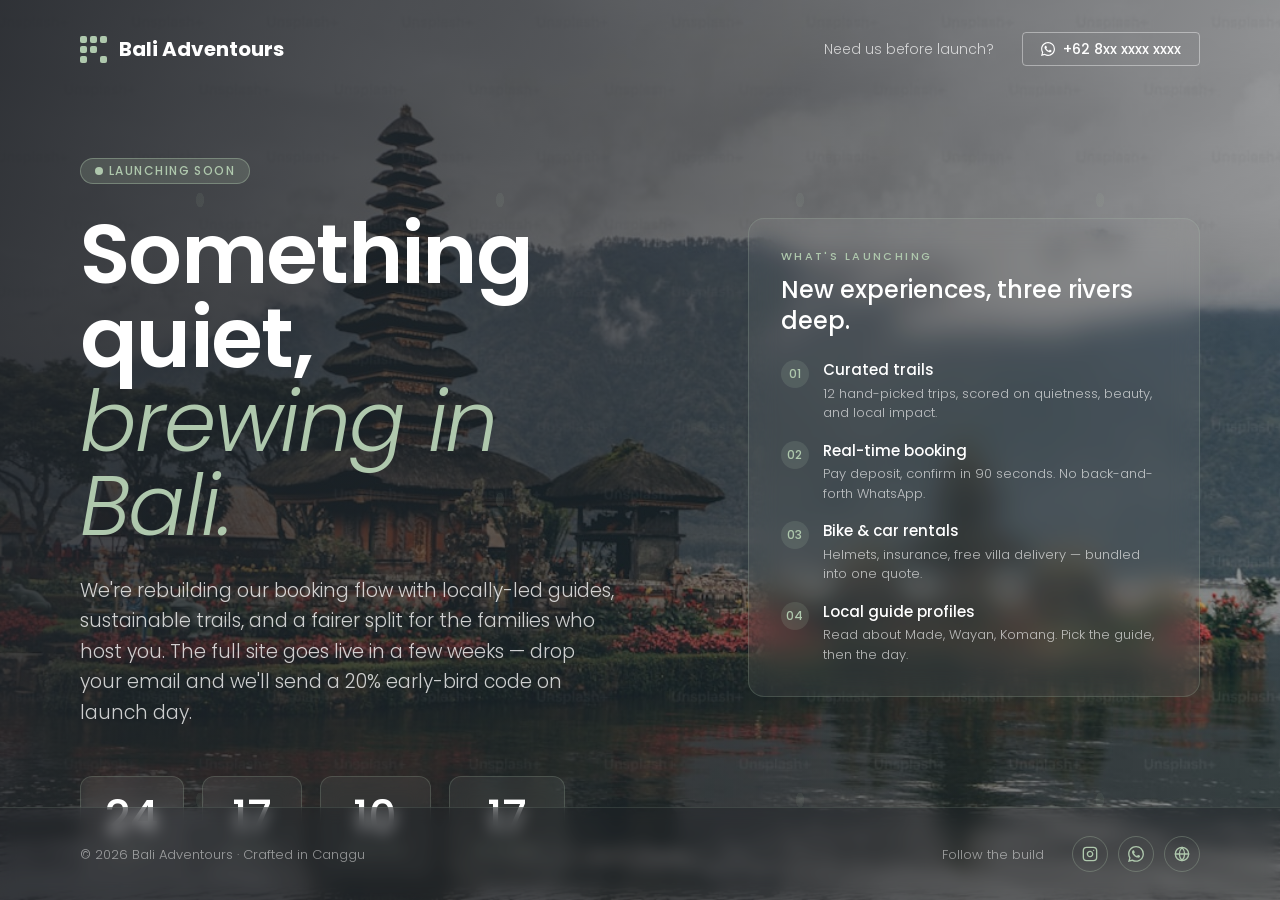
==== index.html @ 23650313 "first initialize" ====
<!DOCTYPE html>
<html lang="en">

<head>
  <meta charset="UTF-8" />
  <meta name="viewport" content="width=device-width, initial-scale=1.0" />
  <title>Bali Adventours — Coming Soon</title>
  <meta name="description"
    content="Locally-led adventures, sustainable trails, fairer for everyone. Launching mid-June 2026." />
  <link rel="preconnect" href="https://fonts.googleapis.com" />
  <link rel="preconnect" href="https://fonts.gstatic.com" crossorigin />
  <link
    href="https://fonts.googleapis.com/css2?family=Poppins:ital,wght@0,300;0,400;0,500;0,600;0,700;1,300&display=swap"
    rel="stylesheet" />
  <link rel="stylesheet" href="assets/stylesheets/style.css" />
</head>

<body>
  <div class="ba-page">

    <!-- Background layers -->
    <div class="bg"></div>
    <div class="bg-texture"></div>

    <!-- Header -->
    <header>
      <a href="#" class="logo">
        <!-- 3×3 dots grid matching the design logo mark -->
        <div class="logo-icon">
          <div class="logo-dot"></div>
          <div class="logo-dot"></div>
          <div class="logo-dot"></div>
          <div class="logo-dot"></div>
          <div class="logo-dot"></div>
          <div class="logo-dot empty"></div>
          <div class="logo-dot"></div>
          <div class="logo-dot empty"></div>
          <div class="logo-dot"></div>
        </div>
        <!-- Stacked two-line logo text matching design -->
        <div class="logo-text">
          <span>Bali Adventours</span>
        </div>
      </a>

      <div class="header-right">
        <span class="header-label">Need us before launch?</span>
        <a href="javascript:void(0)" class="btn-wa" target="_blank" rel="noopener">
          <!-- WhatsApp icon -->
          <svg width="14" height="14" viewBox="0 0 24 24" fill="currentColor">
            <path
              d="M17.472 14.382c-.297-.149-1.758-.867-2.03-.967-.273-.099-.471-.148-.67.15-.197.297-.767.966-.94 1.164-.173.199-.347.223-.644.075-.297-.15-1.255-.463-2.39-1.475-.883-.788-1.48-1.761-1.653-2.059-.173-.297-.018-.458.13-.606.134-.133.298-.347.446-.52.149-.174.198-.298.298-.497.099-.198.05-.371-.025-.52-.075-.149-.669-1.612-.916-2.207-.242-.579-.487-.5-.669-.51-.173-.008-.371-.01-.57-.01-.198 0-.52.074-.792.372-.272.297-1.04 1.016-1.04 2.479 0 1.462 1.065 2.875 1.213 3.074.149.198 2.096 3.2 5.077 4.487.709.306 1.262.489 1.694.625.712.227 1.36.195 1.871.118.571-.085 1.758-.719 2.006-1.413.248-.694.248-1.289.173-1.413-.074-.124-.272-.198-.57-.347m-5.421 7.403h-.004a9.87 9.87 0 01-5.031-1.378l-.361-.214-3.741.982.998-3.648-.235-.374a9.86 9.86 0 01-1.51-5.26c.001-5.45 4.436-9.884 9.888-9.884 2.64 0 5.122 1.03 6.988 2.898a9.825 9.825 0 012.893 6.994c-.003 5.45-4.437 9.884-9.885 9.884m8.413-18.297A11.815 11.815 0 0012.05 0C5.495 0 .16 5.335.157 11.892c0 2.096.547 4.142 1.588 5.945L.057 24l6.305-1.654a11.882 11.882 0 005.683 1.448h.005c6.554 0 11.89-5.335 11.893-11.893a11.821 11.821 0 00-3.48-8.413Z" />
          </svg>
          +62 8xx xxxx xxxx
        </a>
      </div>
    </header>

    <!-- Main content grid -->
    <main>
      <!-- Left column -->
      <div class="left">
        <div class="chip">
          <span class="chip-dot"></span>
          Launching Soon
        </div>

        <h1>
          Something quiet,<br>
          <em>brewing in Bali.</em>
        </h1>

        <p class="lead">
          We're rebuilding our booking flow with locally-led guides, sustainable trails,
          and a fairer split for the families who host you. The full site goes live in a few weeks —
          drop your email and we'll send a 20% early-bird code on launch day.
        </p>

        <!-- Countdown -->
        <div class="countdown">
          <div class="countdown-unit">
            <div class="countdown-number" id="cd-days">00</div>
            <div class="countdown-label">days</div>
          </div>
          <div class="countdown-unit">
            <div class="countdown-number" id="cd-hours">00</div>
            <div class="countdown-label">hours</div>
          </div>
          <div class="countdown-unit">
            <div class="countdown-number" id="cd-mins">00</div>
            <div class="countdown-label">minutes</div>
          </div>
          <div class="countdown-unit">
            <div class="countdown-number" id="cd-secs">00</div>
            <div class="countdown-label">seconds</div>
          </div>
        </div>

        <!-- Email form -->
        <form class="email-form" id="email-form" onsubmit="handleSubmit(event)">
          <input class="email-input" type="email" id="email-input" placeholder="your@email.com" autocomplete="email" />
          <button type="submit" class="btn-notify">
            Notify me
            <svg width="14" height="14" viewBox="0 0 24 24" fill="none" stroke="currentColor" stroke-width="2.5"
              stroke-linecap="round" stroke-linejoin="round">
              <path d="M5 12h14M12 5l7 7-7 7" />
            </svg>
          </button>
        </form>
        <div class="success-msg" id="success-msg">
          <svg width="18" height="18" viewBox="0 0 24 24" fill="none" stroke="currentColor" stroke-width="2.5"
            stroke-linecap="round" stroke-linejoin="round">
            <polyline points="20 6 9 17 4 12" />
          </svg>
          You're in! We'll email on launch day with your 20% early-bird code.
        </div>

        <p class="email-note">
          We'll email once. No newsletter spam, no third-party sharing.
          <strong>2,481 travellers already on the list.</strong>
        </p>
      </div>

      <!-- Right panel -->
      <aside class="panel">
        <div class="panel-eyebrow">What's launching</div>
        <h3>New experiences, three rivers deep.</h3>
        <ul class="feature-list">
          <li class="feature-item">
            <span class="feature-num">01</span>
            <div>
              <div class="feature-title">Curated trails</div>
              <div class="feature-desc">12 hand-picked trips, scored on quietness, beauty, and local impact.</div>
            </div>
          </li>
          <li class="feature-item">
            <span class="feature-num">02</span>
            <div>
              <div class="feature-title">Real-time booking</div>
              <div class="feature-desc">Pay deposit, confirm in 90 seconds. No back-and-forth WhatsApp.</div>
            </div>
          </li>
          <li class="feature-item">
            <span class="feature-num">03</span>
            <div>
              <div class="feature-title">Bike &amp; car rentals</div>
              <div class="feature-desc">Helmets, insurance, free villa delivery — bundled into one quote.</div>
            </div>
          </li>
          <li class="feature-item">
            <span class="feature-num">04</span>
            <div>
              <div class="feature-title">Local guide profiles</div>
              <div class="feature-desc">Read about Made, Wayan, Komang. Pick the guide, then the day.</div>
            </div>
          </li>
        </ul>
      </aside>
    </main>

    <!-- Footer — absolute bottom of 100vh ── -->
    <footer>
      <span class="footer-copy">© 2026 Bali Adventours · Crafted in Canggu</span>
      <div class="footer-right">
        <span>Follow the build</span>
        <div class="socials">
          <a href="#" class="social-link" aria-label="Instagram" target="_blank" rel="noopener">
            <svg width="16" height="16" viewBox="0 0 24 24" fill="none" stroke="currentColor" stroke-width="2"
              stroke-linecap="round" stroke-linejoin="round">
              <rect x="2" y="2" width="20" height="20" rx="5" ry="5" />
              <path d="M16 11.37A4 4 0 1112.63 8 4 4 0 0116 11.37z" />
              <line x1="17.5" y1="6.5" x2="17.51" y2="6.5" />
            </svg>
          </a>
          <a href="https://wa.me/6281290001234" class="social-link" aria-label="WhatsApp" target="_blank"
            rel="noopener">
            <svg width="16" height="16" viewBox="0 0 24 24" fill="currentColor">
              <path
                d="M17.472 14.382c-.297-.149-1.758-.867-2.03-.967-.273-.099-.471-.148-.67.15-.197.297-.767.966-.94 1.164-.173.199-.347.223-.644.075-.297-.15-1.255-.463-2.39-1.475-.883-.788-1.48-1.761-1.653-2.059-.173-.297-.018-.458.13-.606.134-.133.298-.347.446-.52.149-.174.198-.298.298-.497.099-.198.05-.371-.025-.52-.075-.149-.669-1.612-.916-2.207-.242-.579-.487-.5-.669-.51-.173-.008-.371-.01-.57-.01-.198 0-.52.074-.792.372-.272.297-1.04 1.016-1.04 2.479 0 1.462 1.065 2.875 1.213 3.074.149.198 2.096 3.2 5.077 4.487.709.306 1.262.489 1.694.625.712.227 1.36.195 1.871.118.571-.085 1.758-.719 2.006-1.413.248-.694.248-1.289.173-1.413-.074-.124-.272-.198-.57-.347m-5.421 7.403h-.004a9.87 9.87 0 01-5.031-1.378l-.361-.214-3.741.982.998-3.648-.235-.374a9.86 9.86 0 01-1.51-5.26c.001-5.45 4.436-9.884 9.888-9.884 2.64 0 5.122 1.03 6.988 2.898a9.825 9.825 0 012.893 6.994c-.003 5.45-4.437 9.884-9.885 9.884m8.413-18.297A11.815 11.815 0 0012.05 0C5.495 0 .16 5.335.157 11.892c0 2.096.547 4.142 1.588 5.945L.057 24l6.305-1.654a11.882 11.882 0 005.683 1.448h.005c6.554 0 11.89-5.335 11.893-11.893a11.821 11.821 0 00-3.48-8.413Z" />
            </svg>
          </a>
          <a href="#" class="social-link" aria-label="Website" target="_blank" rel="noopener">
            <svg width="16" height="16" viewBox="0 0 24 24" fill="none" stroke="currentColor" stroke-width="2"
              stroke-linecap="round" stroke-linejoin="round">
              <circle cx="12" cy="12" r="10" />
              <line x1="2" y1="12" x2="22" y2="12" />
              <path d="M12 2a15.3 15.3 0 014 10 15.3 15.3 0 01-4 10 15.3 15.3 0 01-4-10 15.3 15.3 0 014-10z" />
            </svg>
          </a>
        </div>
      </div>
    </footer>

  </div><!-- /.ba-page -->
  <script src="assets/javascripts/index.js"></script>
</body>

</html>
---- assets/stylesheets/style.css ----
/* ── Design Tokens ── */
:root {
  --green-700: #5c7e62;
  --green-500: #88ab8e;
  --green-300: #afc8ad;
  --green-100: #e6ede3;
  --green-50: #f2f5ef;
  --ink-900: #1f2227;
  --ink-700: #31363f;
  --ink-500: #404145;
  --ink-300: #8a8e94;
  --ink-200: #d9d9d9;
  --paper: #faf8f4;
  --r-sm: 4px;
  --r-md: 8px;
  --r-lg: 16px;
  --r-pill: 999px;
}

*,
*::before,
*::after {
  box-sizing: border-box;
  margin: 0;
  padding: 0;
}

html,
body {
  width: 100%;
  height: 100%;
  font-family: "Poppins", system-ui, sans-serif;
  background: var(--ink-700);
}

/* ── Page: exactly 1440×900 viewport, full bleed ── */
.ba-page {
  position: relative;
  width: 100vw;
  height: 100vh;
  overflow: hidden;
  background: var(--ink-700);
  color: #fff;
  font-family: "Poppins", system-ui, sans-serif;
}

/* ── Background image with gradient overlay ── */
.bg {
  position: absolute;
  inset: 0;
  background-image:
    linear-gradient(110deg, rgba(31, 34, 39, 0.92) 0%, rgba(31, 34, 39, 0.65) 45%, rgba(31, 34, 39, 0.25) 100%),
    url("[data-uri]");
  background-size: cover;
  background-position: center;
}

/* ── Leaf texture overlay ── */
.bg-texture {
  position: absolute;
  inset: 0;
  background-image:
    radial-gradient(ellipse 8px 14px at 200px 200px, rgba(175, 200, 173, 0.08) 50%, transparent 51%), radial-gradient(ellipse 8px 14px at 600px 700px, rgba(175, 200, 173, 0.06) 50%, transparent 51%),
    radial-gradient(ellipse 8px 14px at 1100px 300px, rgba(175, 200, 173, 0.05) 50%, transparent 51%);
  background-size: 300px 300px;
  pointer-events: none;
}

/* ── Header ── */
header {
  position: relative;
  z-index: 2;
  padding: 32px 80px;
  display: flex;
  justify-content: space-between;
  align-items: center;
}

.logo {
  display: flex;
  align-items: center;
  gap: 12px;
  text-decoration: none;
  cursor: pointer;
}
/* Dots grid logo — 3×3 pattern matching the design */
.logo-icon {
  display: grid;
  grid-template-columns: repeat(3, 7px);
  grid-template-rows: repeat(3, 7px);
  gap: 3px;
}

.logo-dot {
  width: 7px;
  height: 7px;
  border-radius: 2px;
  background: var(--green-300);
}

.logo-dot.empty {
  background: transparent;
}

.logo-text {
  display: flex;
  flex-direction: column;
  line-height: 1.15;
}

.logo-text span {
  font:
    700 20px/1.15 "Poppins",
    sans-serif;
  color: #fff;
}

.header-right {
  display: flex;
  gap: 28px;
  align-items: center;
}

.header-label {
  font:
    300 14px/1 "Poppins",
    sans-serif;
  color: rgba(255, 255, 255, 0.7);
}

.btn-wa {
  display: inline-flex;
  align-items: center;
  gap: 8px;
  padding: 9px 18px;
  border-radius: var(--r-sm);
  font:
    500 14px/1 "Poppins",
    sans-serif;
  border: 1px solid rgba(255, 255, 255, 0.4);
  background: transparent;
  color: #fff;
  cursor: pointer;
  text-decoration: none;
  transition:
    border-color 0.2s,
    background 0.2s;
}

.btn-wa:hover {
  border-color: var(--green-300);
  background: rgba(175, 200, 173, 0.1);
}

/* ── Main grid ── */
main {
  position: relative;
  z-index: 2;
  padding: 60px 80px 0;
  display: grid;
  grid-template-columns: 1.3fr 1fr;
  gap: 80px;
  align-items: start;
}

/* ── Left column ── */
.left {
  display: flex;
  flex-direction: column;
}

/* Chip */
.chip {
  display: inline-flex;
  align-items: center;
  gap: 6px;
  padding: 6px 14px;
  border-radius: var(--r-pill);
  border: 1px solid rgba(175, 200, 173, 0.4);
  background: rgba(175, 200, 173, 0.18);
  font:
    500 12px/1 "Poppins",
    sans-serif;
  letter-spacing: 0.12em;
  text-transform: uppercase;
  color: var(--green-300);
  margin-bottom: 28px;
  width: fit-content;
}

.chip-dot {
  width: 8px;
  height: 8px;
  border-radius: 50%;
  background: var(--green-300);
  animation: pulse 2s ease-in-out infinite;
}

/* Headline — 84px matching JSX exactly */
h1 {
  font:
    600 84px/1 "Poppins",
    sans-serif;
  letter-spacing: -0.02em;
  margin-bottom: 28px;
  max-width: 720px;
}
h1 em {
  font-style: italic;
  font-weight: 300;
  color: var(--green-300);
}

/* Body copy */
.lead {
  font:
    300 19px/1.6 "Poppins",
    sans-serif;
  color: rgba(255, 255, 255, 0.78);
  max-width: 540px;
  margin-bottom: 48px;
}

/* ── Countdown ── */
.countdown {
  display: flex;
  gap: 18px;
  margin-bottom: 48px;
}

.countdown-unit {
  background: rgba(255, 255, 255, 0.06);
  backdrop-filter: blur(10px);
  -webkit-backdrop-filter: blur(10px);
  border: 1px solid rgba(175, 200, 173, 0.2);
  border-radius: 12px;
  padding: 18px 24px;
  min-width: 100px;
  text-align: center;
}

.countdown-number {
  font:
    500 44px/1 "Poppins",
    sans-serif;
  color: #fff;
  margin-bottom: 6px;
  font-variant-numeric: tabular-nums;
}

.countdown-label {
  font:
    300 11px/1 "Poppins",
    sans-serif;
  color: var(--green-300);
  letter-spacing: 0.18em;
  text-transform: uppercase;
}

/* ── Email capture ── */
.email-form {
  display: flex;
  gap: 0;
  background: rgba(255, 255, 255, 0.08);
  backdrop-filter: blur(10px);
  -webkit-backdrop-filter: blur(10px);
  border: 1px solid rgba(175, 200, 173, 0.3);
  border-radius: 12px;
  padding: 8px;
  max-width: 540px;
}

.email-input {
  flex: 1;
  background: transparent;
  border: 0;
  outline: none;
  padding: 14px 18px;
  font:
    400 15px/1 "Poppins",
    sans-serif;
  color: #fff;
  min-width: 0;
}

.email-input::placeholder {
  color: rgba(255, 255, 255, 0.4);
}

.btn-notify {
  display: inline-flex;
  align-items: center;
  gap: 8px;
  padding: 14px 28px;
  border-radius: var(--r-md);
  font:
    500 16px/1 "Poppins",
    sans-serif;
  background: var(--green-500);
  color: #fff;
  border: 0;
  cursor: pointer;
  transition:
    background 0.2s,
    transform 0.15s,
    box-shadow 0.2s;
  white-space: nowrap;
  flex-shrink: 0;
}

.btn-notify:hover {
  background: var(--green-700);
  transform: translateY(-1px);
  box-shadow: 0 6px 16px rgba(136, 171, 142, 0.4);
}

.email-note {
  font:
    300 13px/1.5 "Poppins",
    sans-serif;
  color: rgba(255, 255, 255, 0.5);
  margin-top: 14px;
  max-width: 540px;
}

.email-note strong {
  color: var(--green-300);
  font-weight: 400;
  margin-left: 6px;
}

/* Success state */
.success-msg {
  display: none;
  align-items: center;
  gap: 12px;
  max-width: 540px;
  padding: 16px 20px;
  border-radius: 12px;
  background: rgba(175, 200, 173, 0.15);
  border: 1px solid rgba(175, 200, 173, 0.4);
  font:
    400 15px/1.4 "Poppins",
    sans-serif;
  color: var(--green-300);
}

.success-msg.show {
  display: flex;
}

/* ── Right panel ── */
.panel {
  background: rgba(255, 255, 255, 0.06);
  backdrop-filter: blur(14px);
  -webkit-backdrop-filter: blur(14px);
  border: 1px solid rgba(175, 200, 173, 0.2);
  border-radius: 16px;
  padding: 32px;
  margin-top: 60px;
}

.panel-eyebrow {
  font:
    500 11px/1 "Poppins",
    sans-serif;
  letter-spacing: 0.22em;
  text-transform: uppercase;
  color: var(--green-300);
}

.panel h3 {
  font:
    500 24px/1.3 "Poppins",
    sans-serif;
  color: #fff;
  margin-top: 12px;
  margin-bottom: 24px;
}

.feature-list {
  display: flex;
  flex-direction: column;
  gap: 18px;
  list-style: none;
}

.feature-item {
  display: flex;
  gap: 14px;
  align-items: flex-start;
}

.feature-num {
  width: 28px;
  height: 28px;
  border-radius: 50%;
  background: rgba(175, 200, 173, 0.15);
  color: var(--green-300);
  display: grid;
  place-items: center;
  font:
    500 12px/1 "Poppins",
    sans-serif;
  flex-shrink: 0;
}

.feature-title {
  font:
    500 15px/1.3 "Poppins",
    sans-serif;
  color: #fff;
  margin-bottom: 4px;
}

.feature-desc {
  font:
    300 13px/1.5 "Poppins",
    sans-serif;
  color: rgba(255, 255, 255, 0.65);
}

/* ── Footer — absolute bottom of the 100vh page ── */
footer {
  position: absolute;
  bottom: 0;
  left: 0;
  right: 0;
  z-index: 2;
  padding: 28px 80px;
  display: flex;
  justify-content: space-between;
  align-items: center;
  border-top: 1px solid rgba(175, 200, 173, 0.15);
  background: rgba(31, 34, 39, 0.4);
  backdrop-filter: blur(8px);
  -webkit-backdrop-filter: blur(8px);
}

.footer-copy {
  font:
    300 13px/1 "Poppins",
    sans-serif;
  color: rgba(255, 255, 255, 0.5);
}

.footer-right {
  display: flex;
  gap: 28px;
  align-items: center;
}

.footer-right > span {
  font:
    300 13px/1 "Poppins",
    sans-serif;
  color: rgba(255, 255, 255, 0.5);
}

.socials {
  display: flex;
  gap: 10px;
}

.social-link {
  width: 36px;
  height: 36px;
  border-radius: 50%;
  border: 1px solid rgba(175, 200, 173, 0.3);
  display: grid;
  place-items: center;
  color: var(--green-300);
  text-decoration: none;
  transition: all 0.2s;
}

.social-link:hover {
  background: var(--green-500);
  color: #fff;
  border-color: var(--green-500);
}

/* ── Animations ── */
@keyframes pulse {
  0%,
  100% {
    opacity: 1;
  }
  50% {
    opacity: 0.4;
  }
}

/* ── Tablet: unlock scroll, single column ── */
@media (max-width: 1100px) {
  .ba-page {
    height: auto;
    min-height: 100vh;
    overflow-y: auto;
    overflow-x: hidden;
  }

  .bg {
    position: fixed;
  } /* keep bg fixed even when scrolling */
  footer {
    position: relative;
    margin-top: 48px;
  }
  main {
    grid-template-columns: 1fr;
    gap: 32px;
    padding: 40px 48px 0;
  }
  h1 {
    font-size: 60px;
  }

  .panel {
    margin-top: 0;
  }
  header {
    padding: 24px 48px;
  }
  footer {
    padding: 22px 48px;
  }
}

/* ── Mobile ── */
@media (max-width: 768px) {
  header {
    padding: 18px 20px;
    flex-wrap: wrap;
    gap: 12px;
  }

  .header-label {
    display: none;
  }

  .btn-wa {
    padding: 8px 14px;
    font-size: 13px;
  }

  main {
    padding: 28px 20px 0;
    gap: 28px;
  }

  .chip {
    font-size: 10px;
    padding: 5px 12px;
    margin-bottom: 20px;
  }

  h1 {
    font-size: 38px;
    letter-spacing: -0.015em;
    margin-bottom: 20px;
  }

  .lead {
    font-size: 15px;
    line-height: 1.55;
    margin-bottom: 32px;
  }

  /* Countdown: 2×2 grid on small screens */
  .countdown {
    display: grid;
    grid-template-columns: 1fr 1fr;
    gap: 10px;
    margin-bottom: 28px;
  }

  .countdown-unit {
    padding: 16px 12px;
    min-width: unset;
  }

  .countdown-number {
    font-size: 36px;
  }

  /* Email form: stack on very small */
  .email-form {
    flex-direction: column;
    padding: 10px;
    gap: 8px;
    max-width: 100%;
  }

  .email-input {
    padding: 12px 14px;
    font-size: 14px;
  }

  .btn-notify {
    padding: 12px 20px;
    font-size: 14px;
    justify-content: center;
    border-radius: var(--r-sm);
  }

  .email-note {
    font-size: 12px;
  }

  /* Panel */
  .panel {
    padding: 24px 20px;
  }

  .panel h3 {
    font-size: 19px;
    margin-bottom: 18px;
  }

  .feature-desc {
    font-size: 12px;
  }

  footer {
    padding: 18px 20px;
    margin-top: 32px;
  }

  .footer-right > span {
    display: none;
  }
}

/* ── Small phones ── */
@media (max-width: 420px) {
  h1 {
    font-size: 30px;
  }

  .logo-text span {
    font-size: 17px;
  }

  .countdown-number {
    font-size: 30px;
  }

  .countdown-label {
    font-size: 9px;
  }

  /* Countdown: row on very small */
  .countdown {
    grid-template-columns: repeat(4, 1fr);
    gap: 6px;
  }

  .countdown-unit {
    padding: 12px 6px;
  }

  .countdown-number {
    font-size: 22px;
  }
}
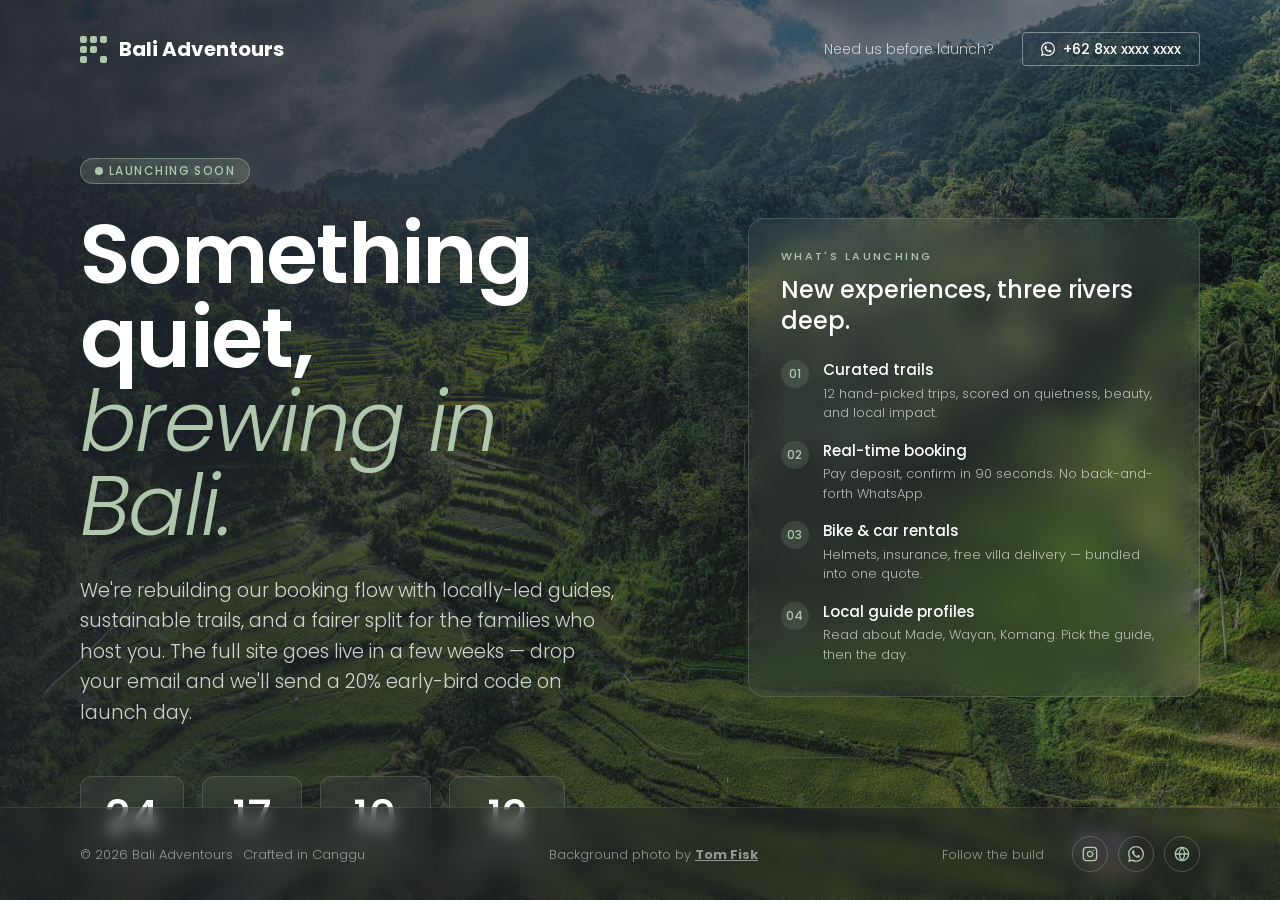
==== commit 296b275e: "fix: change bg image and add attribution on footer" ====
--- a/index.html
+++ b/index.html
@@ -161,6 +161,12 @@
     <!-- Footer — absolute bottom of 100vh ── -->
     <footer>
       <span class="footer-copy">© 2026 Bali Adventours · Crafted in Canggu</span>
+      <div class="footer-copy">
+        <span>Background photo by</span>
+        <a href="https://www.pexels.com/photo/stunning-rice-terraces-in-bali-indonesia-35343781" class="footer-copy">
+          <b>Tom Fisk</b>
+        </a>
+      </div>
       <div class="footer-right">
         <span>Follow the build</span>
         <div class="socials">
--- a/assets/stylesheets/style.css
+++ b/assets/stylesheets/style.css
@@ -50,7 +50,7 @@
   inset: 0;
   background-image:
     linear-gradient(110deg, rgba(31, 34, 39, 0.92) 0%, rgba(31, 34, 39, 0.65) 45%, rgba(31, 34, 39, 0.25) 100%),
-    url("[data-uri]");
+    url("../images/ubud-landscape.jpg"); /* Updated path */
   background-size: cover;
   background-position: center;
 }
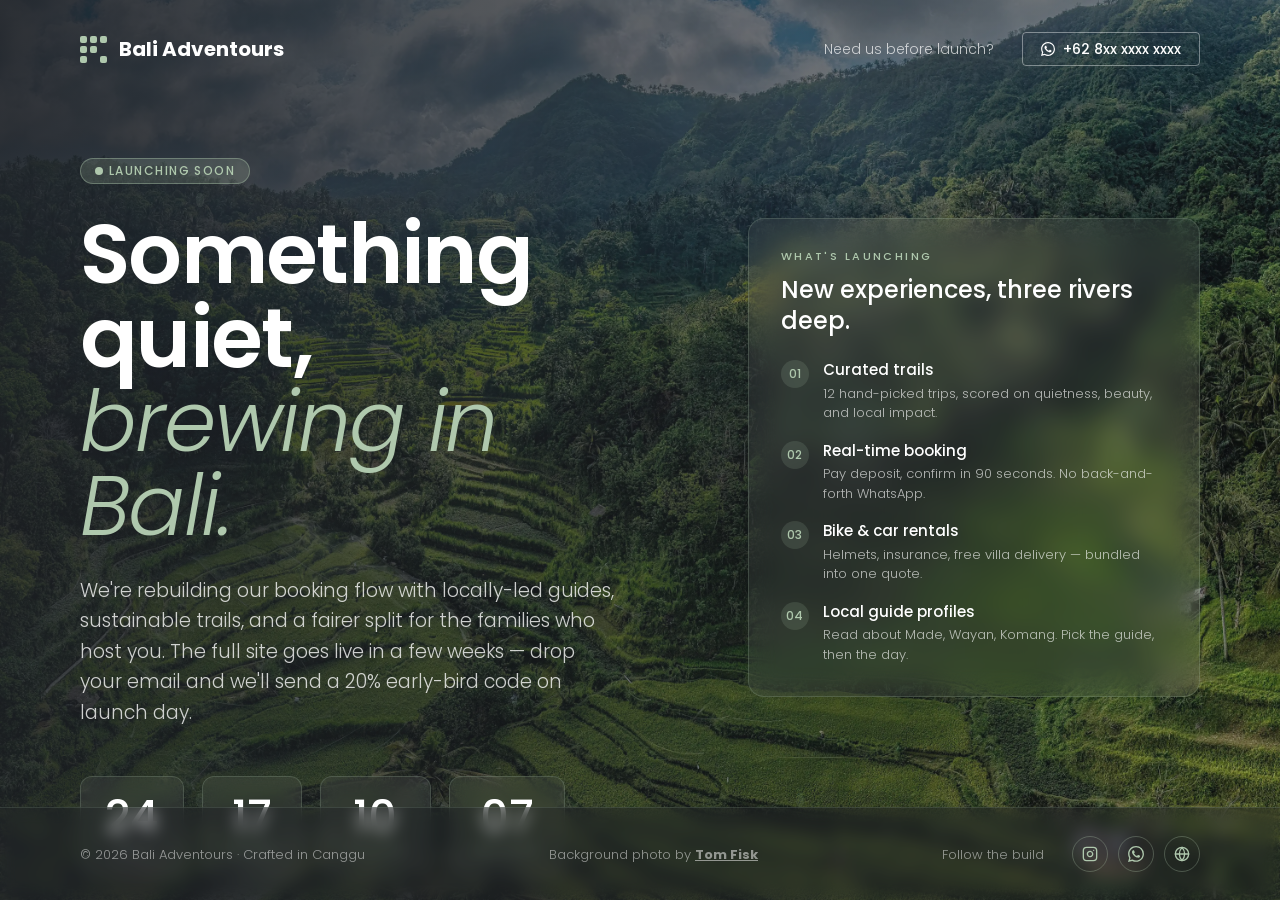
==== commit 8f5ea350: "fix: remove target blank and delete whatsapp src in link" ====
--- a/index.html
+++ b/index.html
@@ -45,7 +45,7 @@
 
       <div class="header-right">
         <span class="header-label">Need us before launch?</span>
-        <a href="javascript:void(0)" class="btn-wa" target="_blank" rel="noopener">
+        <a href="javascript:void(0)" class="btn-wa" target="_blank">
           <!-- WhatsApp icon -->
           <svg width="14" height="14" viewBox="0 0 24 24" fill="currentColor">
             <path
@@ -170,7 +170,7 @@
       <div class="footer-right">
         <span>Follow the build</span>
         <div class="socials">
-          <a href="#" class="social-link" aria-label="Instagram" target="_blank" rel="noopener">
+          <a href="#" class="social-link" aria-label="Instagram">
             <svg width="16" height="16" viewBox="0 0 24 24" fill="none" stroke="currentColor" stroke-width="2"
               stroke-linecap="round" stroke-linejoin="round">
               <rect x="2" y="2" width="20" height="20" rx="5" ry="5" />
@@ -178,14 +178,13 @@
               <line x1="17.5" y1="6.5" x2="17.51" y2="6.5" />
             </svg>
           </a>
-          <a href="https://wa.me/6281290001234" class="social-link" aria-label="WhatsApp" target="_blank"
-            rel="noopener">
+          <a href="javascript:void(0)" class="social-link" aria-label="WhatsApp">
             <svg width="16" height="16" viewBox="0 0 24 24" fill="currentColor">
               <path
                 d="M17.472 14.382c-.297-.149-1.758-.867-2.03-.967-.273-.099-.471-.148-.67.15-.197.297-.767.966-.94 1.164-.173.199-.347.223-.644.075-.297-.15-1.255-.463-2.39-1.475-.883-.788-1.48-1.761-1.653-2.059-.173-.297-.018-.458.13-.606.134-.133.298-.347.446-.52.149-.174.198-.298.298-.497.099-.198.05-.371-.025-.52-.075-.149-.669-1.612-.916-2.207-.242-.579-.487-.5-.669-.51-.173-.008-.371-.01-.57-.01-.198 0-.52.074-.792.372-.272.297-1.04 1.016-1.04 2.479 0 1.462 1.065 2.875 1.213 3.074.149.198 2.096 3.2 5.077 4.487.709.306 1.262.489 1.694.625.712.227 1.36.195 1.871.118.571-.085 1.758-.719 2.006-1.413.248-.694.248-1.289.173-1.413-.074-.124-.272-.198-.57-.347m-5.421 7.403h-.004a9.87 9.87 0 01-5.031-1.378l-.361-.214-3.741.982.998-3.648-.235-.374a9.86 9.86 0 01-1.51-5.26c.001-5.45 4.436-9.884 9.888-9.884 2.64 0 5.122 1.03 6.988 2.898a9.825 9.825 0 012.893 6.994c-.003 5.45-4.437 9.884-9.885 9.884m8.413-18.297A11.815 11.815 0 0012.05 0C5.495 0 .16 5.335.157 11.892c0 2.096.547 4.142 1.588 5.945L.057 24l6.305-1.654a11.882 11.882 0 005.683 1.448h.005c6.554 0 11.89-5.335 11.893-11.893a11.821 11.821 0 00-3.48-8.413Z" />
             </svg>
           </a>
-          <a href="#" class="social-link" aria-label="Website" target="_blank" rel="noopener">
+          <a href="#" class="social-link" aria-label="Website">
             <svg width="16" height="16" viewBox="0 0 24 24" fill="none" stroke="currentColor" stroke-width="2"
               stroke-linecap="round" stroke-linejoin="round">
               <circle cx="12" cy="12" r="10" />
--- a/assets/stylesheets/style.css
+++ b/assets/stylesheets/style.css
@@ -50,7 +50,7 @@
   inset: 0;
   background-image:
     linear-gradient(110deg, rgba(31, 34, 39, 0.92) 0%, rgba(31, 34, 39, 0.65) 45%, rgba(31, 34, 39, 0.25) 100%),
-    url("../images/ubud-landscape.jpg"); /* Updated path */
+    url("../images/ubud-landscape.webp"); /* Updated path */
   background-size: cover;
   background-position: center;
 }
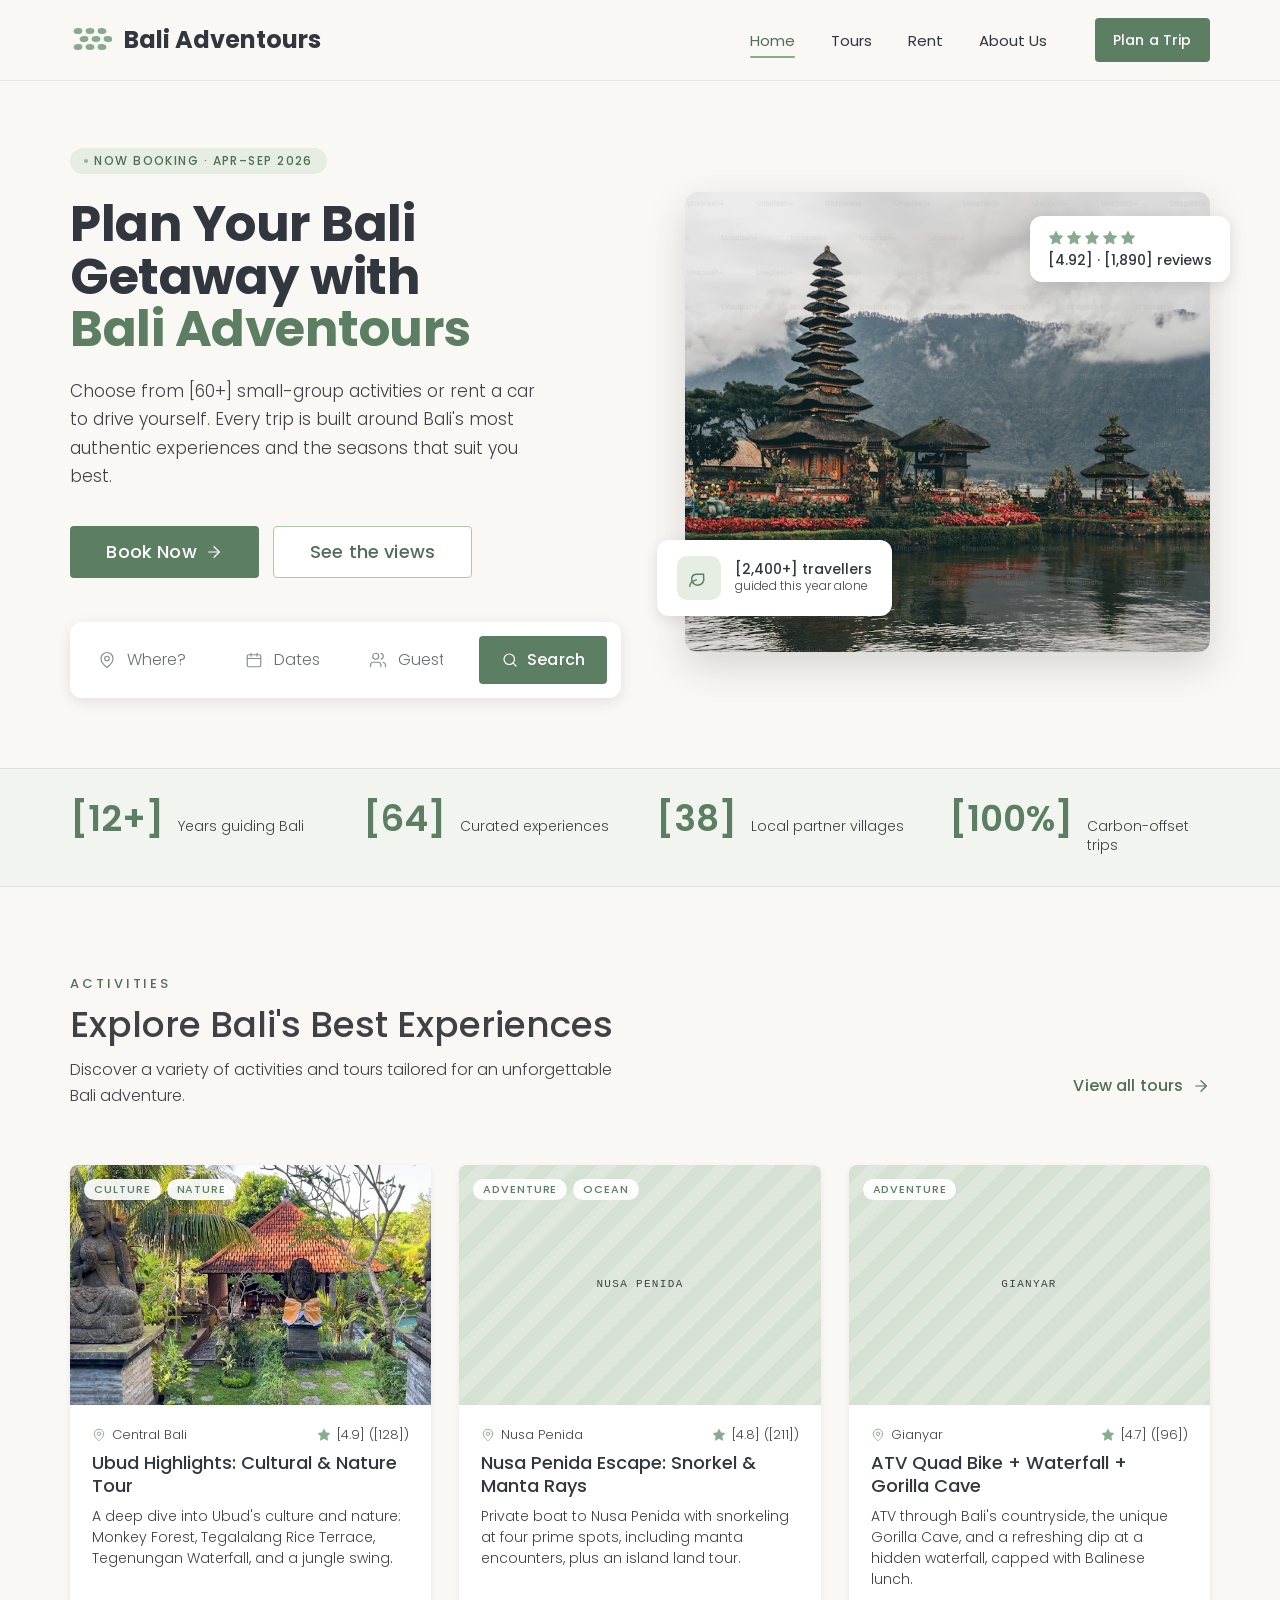
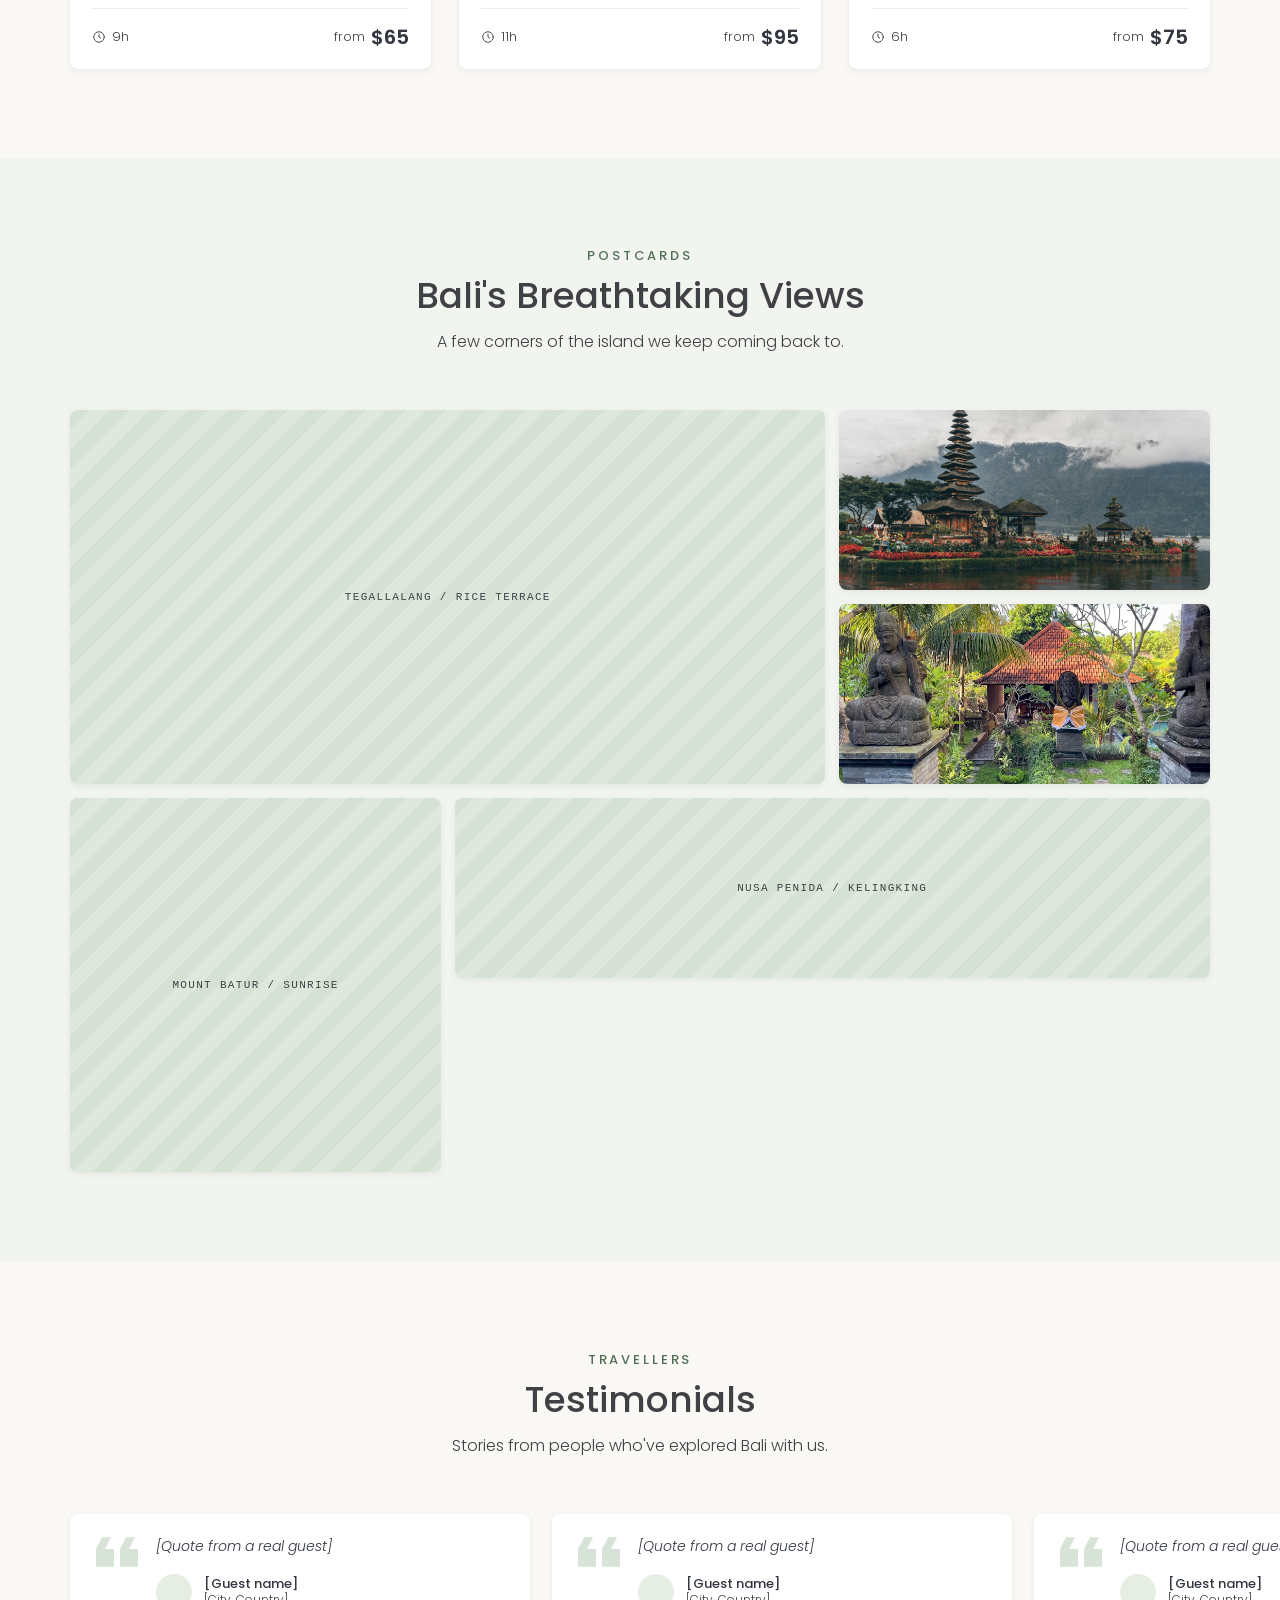
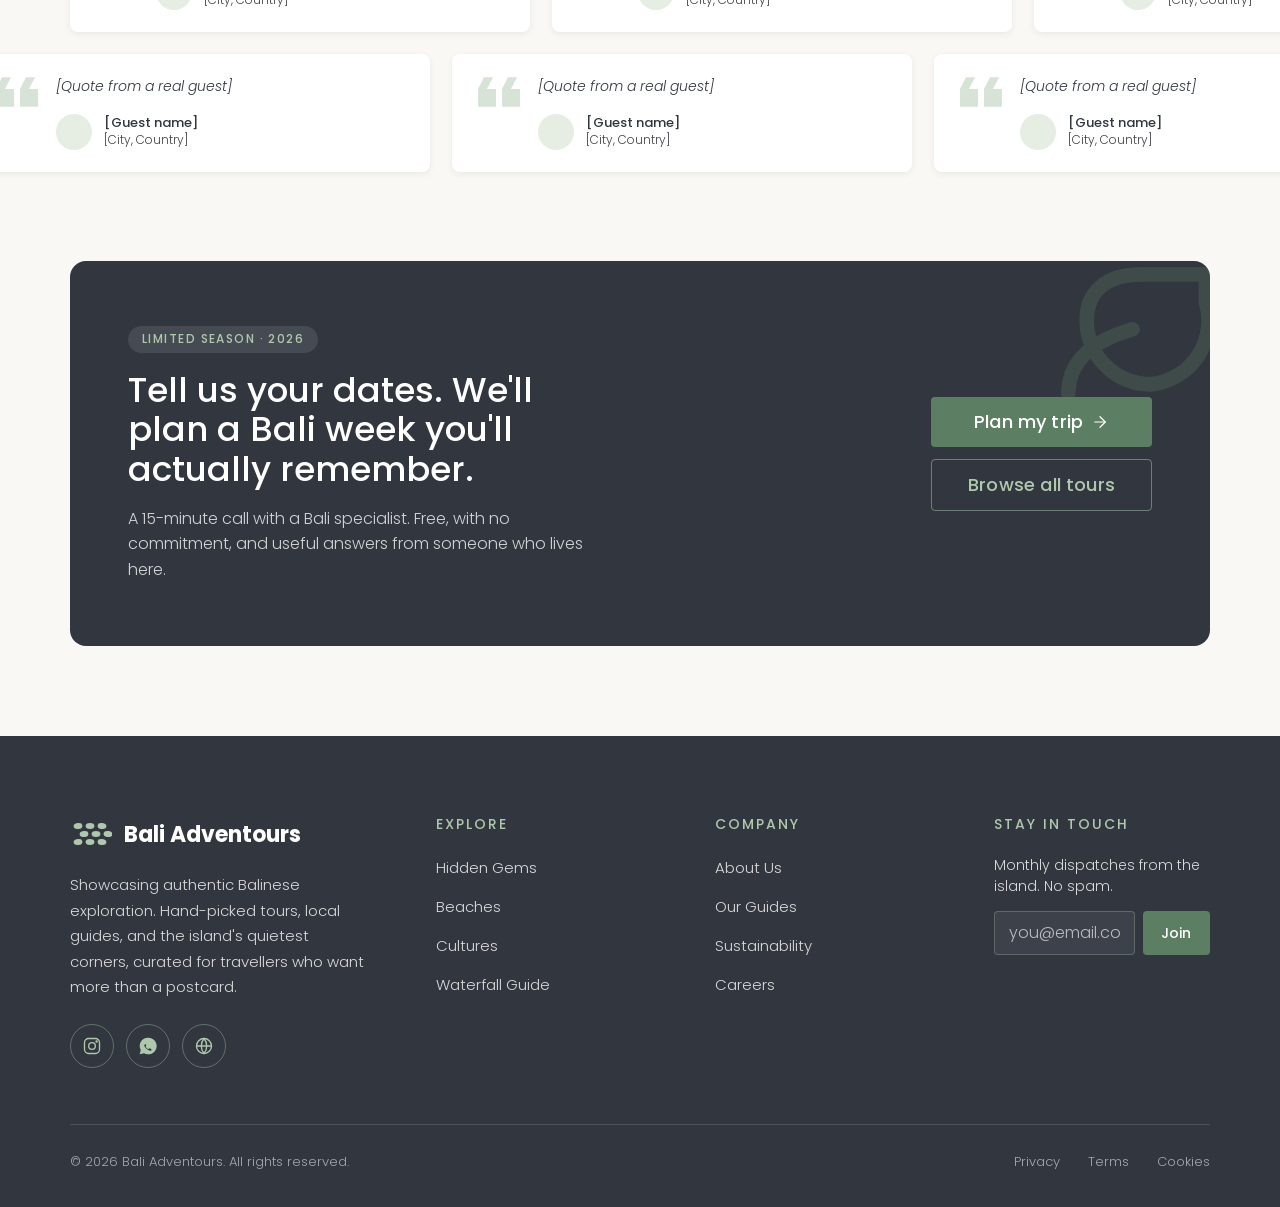
==== commit dcc532fd: "feat(landing): build the landing page from the design Plain HTML/CSS/JS, no build step, so it keeps " ====
--- a/index.html
+++ b/index.html
@@ -1,203 +1,303 @@
-<!DOCTYPE html>
+<!doctype html>
 <html lang="en">
-
 <head>
-  <meta charset="UTF-8" />
-  <meta name="viewport" content="width=device-width, initial-scale=1.0" />
-  <title>Bali Adventours — Coming Soon</title>
-  <meta name="description"
-    content="Locally-led adventures, sustainable trails, fairer for everyone. Launching mid-June 2026." />
+  <meta charset="utf-8" />
+  <meta name="viewport" content="width=device-width, initial-scale=1" />
+  <title>Bali Adventours: small-group tours and car rental in Bali</title>
+  <meta name="description" content="Small-group activities across Bali with local guides, plus car rental for a self-drive trip." />
+  <link rel="icon" href="assets/images/favicon.svg" type="image/svg+xml" />
   <link rel="preconnect" href="https://fonts.googleapis.com" />
   <link rel="preconnect" href="https://fonts.gstatic.com" crossorigin />
-  <link
-    href="https://fonts.googleapis.com/css2?family=Poppins:ital,wght@0,300;0,400;0,500;0,600;0,700;1,300&display=swap"
-    rel="stylesheet" />
-  <link rel="stylesheet" href="assets/stylesheets/style.css" />
+  <link href="https://fonts.googleapis.com/css2?family=Poppins:ital,wght@0,300;0,400;0,500;0,600;0,700;1,300&display=swap" rel="stylesheet" />
+  <link rel="stylesheet" href="assets/stylesheets/site.css" />
 </head>
-
 <body>
-  <div class="ba-page">
-
-    <!-- Background layers -->
-    <div class="bg"></div>
-    <div class="bg-texture"></div>
-
-    <!-- Header -->
-    <header>
-      <a href="#" class="logo">
-        <!-- 3×3 dots grid matching the design logo mark -->
-        <div class="logo-icon">
-          <div class="logo-dot"></div>
-          <div class="logo-dot"></div>
-          <div class="logo-dot"></div>
-          <div class="logo-dot"></div>
-          <div class="logo-dot"></div>
-          <div class="logo-dot empty"></div>
-          <div class="logo-dot"></div>
-          <div class="logo-dot empty"></div>
-          <div class="logo-dot"></div>
-        </div>
-        <!-- Stacked two-line logo text matching design -->
-        <div class="logo-text">
+  <!-- Icon sprite: referenced below with <use href="#i-name"> -->
+  <svg width="0" height="0" style="position:absolute" aria-hidden="true">
+    <symbol id="i-logo" viewBox="0 0 42 38" fill="currentColor"><ellipse cx="8" cy="10" rx="4.4" ry="3" transform="rotate(-8 8 10)"/><ellipse cx="20" cy="10" rx="4.4" ry="3"/><ellipse cx="32" cy="10" rx="4.4" ry="3" transform="rotate(8 32 10)"/><ellipse cx="14" cy="18" rx="4.4" ry="3" transform="rotate(-8 14 18)"/><ellipse cx="26" cy="18" rx="4.4" ry="3"/><ellipse cx="38" cy="18" rx="4.4" ry="3" transform="rotate(8 38 18)"/><ellipse cx="8" cy="26" rx="4.4" ry="3" transform="rotate(-8 8 26)"/><ellipse cx="20" cy="26" rx="4.4" ry="3"/><ellipse cx="32" cy="26" rx="4.4" ry="3" transform="rotate(8 32 26)"/></symbol>
+    <symbol id="i-search" viewBox="0 0 24 24" fill="none" stroke="currentColor" stroke-width="1.6" stroke-linecap="round"><circle cx="11" cy="11" r="7"/><path d="m20 20-3.5-3.5"/></symbol>
+    <symbol id="i-pin" viewBox="0 0 24 24" fill="none" stroke="currentColor" stroke-width="1.6" stroke-linecap="round" stroke-linejoin="round"><path d="M20 10c0 6-8 12-8 12s-8-6-8-12a8 8 0 0 1 16 0Z"/><circle cx="12" cy="10" r="3"/></symbol>
+    <symbol id="i-clock" viewBox="0 0 24 24" fill="none" stroke="currentColor" stroke-width="1.6" stroke-linecap="round"><circle cx="12" cy="12" r="9"/><path d="M12 7v5l3 2"/></symbol>
+    <symbol id="i-users" viewBox="0 0 24 24" fill="none" stroke="currentColor" stroke-width="1.6" stroke-linecap="round" stroke-linejoin="round"><path d="M16 21v-2a4 4 0 0 0-4-4H6a4 4 0 0 0-4 4v2"/><circle cx="9" cy="7" r="4"/><path d="M22 21v-2a4 4 0 0 0-3-3.87"/><path d="M16 3.13a4 4 0 0 1 0 7.75"/></symbol>
+    <symbol id="i-calendar" viewBox="0 0 24 24" fill="none" stroke="currentColor" stroke-width="1.6" stroke-linecap="round" stroke-linejoin="round"><rect x="3" y="5" width="18" height="16" rx="2"/><path d="M3 10h18M8 3v4M16 3v4"/></symbol>
+    <symbol id="i-star" viewBox="0 0 24 24" fill="currentColor" stroke="currentColor" stroke-width="1.4" stroke-linejoin="round"><path d="m12 2 3.09 6.26L22 9.27l-5 4.87 1.18 6.88L12 17.77l-6.18 3.25L7 14.14 2 9.27l6.91-1.01Z"/></symbol>
+    <symbol id="i-arrow" viewBox="0 0 24 24" fill="none" stroke="currentColor" stroke-width="1.6" stroke-linecap="round" stroke-linejoin="round"><path d="M5 12h14"/><path d="m12 5 7 7-7 7"/></symbol>
+    <symbol id="i-leaf" viewBox="0 0 24 24" fill="none" stroke="currentColor" stroke-width="1.6" stroke-linejoin="round" stroke-linecap="round"><path d="M11 20A7 7 0 0 1 4 13c0-3 2-5 6-5h7v3a7 7 0 0 1-6 9Z"/><path d="M2 21c0-3 1.85-5.5 7-7"/></symbol>
+    <symbol id="i-quote" viewBox="0 0 61 43" fill="currentColor"><path d="M21.79 0 13.07 17.2h13.07V43H0V17.2L8.71 0h13.08ZM56.64 0l-8.71 17.2H61V43H34.86V17.2L43.57 0h13.07Z"/></symbol>
+    <symbol id="i-ig" viewBox="0 0 24 24" fill="none" stroke="currentColor" stroke-width="1.6" stroke-linejoin="round" stroke-linecap="round"><rect x="3" y="3" width="18" height="18" rx="5"/><circle cx="12" cy="12" r="4"/><circle cx="17.5" cy="6.5" r=".7" fill="currentColor"/></symbol>
+    <symbol id="i-wa" viewBox="0 0 24 24" fill="currentColor"><path d="M12 2a10 10 0 0 0-8.7 14.9L2 22l5.3-1.4A10 10 0 1 0 12 2Zm5 14.3c-.2.6-1.2 1.2-1.7 1.3-.4.1-1 .1-1.6-.1l-1.5-.6a10 10 0 0 1-3.7-3.3 4.3 4.3 0 0 1-.9-2.3c0-.6.3-1.2.8-1.5l.4-.1.4.1.6 1.3c.1.2 0 .4 0 .5l-.2.3-.4.4c-.1.1-.2.2-.1.4a4.7 4.7 0 0 0 1.6 2 6 6 0 0 0 1.7 1c.2.1.4.1.5-.1l.6-.7c.2-.2.3-.2.5-.1.2.1 1.3.6 1.5.7l.3.2c0 .1 0 .4-.1.7Z"/></symbol>
+    <symbol id="i-globe" viewBox="0 0 24 24" fill="none" stroke="currentColor" stroke-width="1.6" stroke-linecap="round"><circle cx="12" cy="12" r="9"/><path d="M3 12h18M12 3a14 14 0 0 1 0 18M12 3a14 14 0 0 0 0 18"/></symbol>
+    <symbol id="i-menu" viewBox="0 0 24 24" fill="none" stroke="currentColor" stroke-width="1.8" stroke-linecap="round"><path d="M4 7h16M4 12h16M4 17h16"/></symbol>
+  </svg>
+
+  <a class="skip-link" href="#main">Skip to content</a>
+
+  <header class="site-header">
+    <a class="logo" href="./" aria-label="Bali Adventours home">
+      <svg style="color: var(--green-500)" aria-hidden="true"><use href="#i-logo" /></svg>
+      <span>Bali Adventours</span>
+    </a>
+    <button class="nav-toggle" type="button" aria-expanded="false" aria-controls="site-nav" aria-label="Menu">
+      <svg aria-hidden="true"><use href="#i-menu" /></svg>
+    </button>
+    <!-- TODO: tours.html, rent.html and about.html are not built yet -->
+    <nav class="site-nav" id="site-nav" aria-label="Main">
+      <a href="./" aria-current="page">Home</a>
+      <a href="#tours">Tours</a>
+      <a href="rent.html">Rent</a>
+      <a href="about.html">About Us</a>
+      <a class="btn btn-primary btn-sm" href="#plan">Plan a Trip</a>
+    </nav>
+  </header>
+
+  <main id="main">
+    <!-- Hero -->
+    <section class="hero">
+      <div>
+        <span class="chip"><span class="dot"></span> Now booking · Apr–Sep 2026</span>
+        <h1>Plan Your Bali Getaway with <span>Bali Adventours</span></h1>
+        <p class="hero-lead">
+          Choose from [60+] small-group activities or rent a car to drive yourself. Every trip is built around
+          Bali's most authentic experiences and the seasons that suit you best.
+        </p>
+        <div class="hero-actions">
+          <a class="btn btn-primary btn-lg" href="#tours">Book Now <svg aria-hidden="true"><use href="#i-arrow" /></svg></a>
+          <a class="btn btn-secondary btn-lg" href="#views">See the views</a>
+        </div>
+        <!-- shortcut: search jumps to the tour list; wire it to real filtering once tours.html exists -->
+        <form class="hero-search" action="#tours" role="search" aria-label="Find a tour">
+          <div class="field">
+            <svg aria-hidden="true"><use href="#i-pin" /></svg>
+            <label class="visually-hidden" for="search-where">Where</label>
+            <input id="search-where" name="where" type="text" placeholder="Where?" autocomplete="off" />
+          </div>
+          <div class="field">
+            <svg aria-hidden="true"><use href="#i-calendar" /></svg>
+            <label class="visually-hidden" for="search-when">When</label>
+            <input id="search-when" name="when" type="text" placeholder="Dates" autocomplete="off" />
+          </div>
+          <div class="field">
+            <svg aria-hidden="true"><use href="#i-users" /></svg>
+            <label class="visually-hidden" for="search-guests">Guests</label>
+            <input id="search-guests" name="guests" type="number" min="1" max="20" inputmode="numeric" placeholder="Guests" />
+          </div>
+          <button class="btn btn-primary" type="submit"><svg aria-hidden="true"><use href="#i-search" /></svg> Search</button>
+        </form>
+      </div>
+
+      <div class="hero-media">
+        <img src="assets/images/ulun-danu.jpg" width="1110" height="740"
+          alt="Ulun Danu temple with its tiered shrines beside a lake, under cloudy mountains" />
+        <div class="float-card travellers">
+          <div class="float-icon"><svg aria-hidden="true"><use href="#i-leaf" /></svg></div>
+          <div>
+            <div class="float-title">[2,400+] travellers</div>
+            <div class="float-sub">guided this year alone</div>
+          </div>
+        </div>
+        <div class="float-card rating">
+          <span class="stars" aria-hidden="true">
+            <svg><use href="#i-star" /></svg><svg><use href="#i-star" /></svg><svg><use href="#i-star" /></svg><svg><use href="#i-star" /></svg><svg><use href="#i-star" /></svg>
+          </span>
+          <span class="float-title">[4.92] · [1,890] reviews</span>
+        </div>
+      </div>
+    </section>
+
+    <!-- Stats: placeholders until real figures are confirmed -->
+    <section class="stats" aria-label="Bali Adventours in numbers">
+      <div class="stat"><span class="stat-num">[12+]</span><span class="stat-label">Years guiding Bali</span></div>
+      <div class="stat"><span class="stat-num">[64]</span><span class="stat-label">Curated experiences</span></div>
+      <div class="stat"><span class="stat-num">[38]</span><span class="stat-label">Local partner villages</span></div>
+      <div class="stat"><span class="stat-num">[100%]</span><span class="stat-label">Carbon-offset trips</span></div>
+    </section>
+
+    <!-- Tours -->
+    <section class="section" id="tours" aria-labelledby="tours-title">
+      <div class="tours-head">
+        <div class="section-head">
+          <span class="eyebrow">Activities</span>
+          <h2 id="tours-title">Explore Bali's Best Experiences</h2>
+          <p>Discover a variety of activities and tours tailored for an unforgettable Bali adventure.</p>
+        </div>
+        <a class="btn btn-ghost" href="tours.html">View all tours <svg aria-hidden="true"><use href="#i-arrow" /></svg></a>
+      </div>
+
+      <div class="tour-grid">
+        <article class="tour-card">
+          <div class="tour-photo">
+            <img src="assets/images/ubud-temple-garden.jpg" width="720" height="405" loading="lazy"
+              alt="Stone statues and a red-roofed shrine in a Balinese temple garden" />
+            <div class="tour-tags"><span>Culture</span><span>Nature</span></div>
+          </div>
+          <div class="tour-body">
+            <div class="tour-meta">
+              <span><svg aria-hidden="true"><use href="#i-pin" /></svg>Central Bali</span>
+              <span><svg aria-hidden="true"><use href="#i-star" /></svg>[4.9] ([128])</span>
+            </div>
+            <h3><a href="tours.html">Ubud Highlights: Cultural &amp; Nature Tour</a></h3>
+            <p>A deep dive into Ubud's culture and nature: Monkey Forest, Tegalalang Rice Terrace, Tegenungan Waterfall, and a jungle swing.</p>
+            <div class="tour-foot">
+              <span><svg aria-hidden="true"><use href="#i-clock" /></svg> 9h</span>
+              <span>from <span class="price">$65</span></span>
+            </div>
+          </div>
+        </article>
+
+        <article class="tour-card">
+          <div class="tour-photo">
+            <div class="img-ph" role="img" aria-label="Photo coming: Nusa Penida">Nusa Penida</div>
+            <div class="tour-tags"><span>Adventure</span><span>Ocean</span></div>
+          </div>
+          <div class="tour-body">
+            <div class="tour-meta">
+              <span><svg aria-hidden="true"><use href="#i-pin" /></svg>Nusa Penida</span>
+              <span><svg aria-hidden="true"><use href="#i-star" /></svg>[4.8] ([211])</span>
+            </div>
+            <h3><a href="tours.html">Nusa Penida Escape: Snorkel &amp; Manta Rays</a></h3>
+            <p>Private boat to Nusa Penida with snorkeling at four prime spots, including manta encounters, plus an island land tour.</p>
+            <div class="tour-foot">
+              <span><svg aria-hidden="true"><use href="#i-clock" /></svg> 11h</span>
+              <span>from <span class="price">$95</span></span>
+            </div>
+          </div>
+        </article>
+
+        <article class="tour-card">
+          <div class="tour-photo">
+            <div class="img-ph" role="img" aria-label="Photo coming: Gianyar">Gianyar</div>
+            <div class="tour-tags"><span>Adventure</span></div>
+          </div>
+          <div class="tour-body">
+            <div class="tour-meta">
+              <span><svg aria-hidden="true"><use href="#i-pin" /></svg>Gianyar</span>
+              <span><svg aria-hidden="true"><use href="#i-star" /></svg>[4.7] ([96])</span>
+            </div>
+            <h3><a href="tours.html">ATV Quad Bike + Waterfall + Gorilla Cave</a></h3>
+            <p>ATV through Bali's countryside, the unique Gorilla Cave, and a refreshing dip at a hidden waterfall, capped with Balinese lunch.</p>
+            <div class="tour-foot">
+              <span><svg aria-hidden="true"><use href="#i-clock" /></svg> 6h</span>
+              <span>from <span class="price">$75</span></span>
+            </div>
+          </div>
+        </article>
+      </div>
+    </section>
+
+    <!-- Views -->
+    <section class="section views" id="views" aria-labelledby="views-title">
+      <div class="section-head center">
+        <span class="eyebrow">Postcards</span>
+        <h2 id="views-title">Bali's Breathtaking Views</h2>
+        <p>A few corners of the island we keep coming back to.</p>
+      </div>
+      <div class="views-grid">
+        <div class="img-ph v-wide v-tall" role="img" aria-label="Photo coming: Tegallalang rice terrace">Tegallalang / Rice terrace</div>
+        <img class="v-narrow" src="assets/images/ulun-danu.jpg" width="1110" height="740" loading="lazy"
+          alt="Ulun Danu temple beside a lake" />
+        <img class="v-narrow" src="assets/images/ubud-temple-garden.jpg" width="720" height="405" loading="lazy"
+          alt="Stone statues in a Balinese temple garden" />
+        <div class="img-ph v-narrow v-tall" role="img" aria-label="Photo coming: Mount Batur at sunrise">Mount Batur / Sunrise</div>
+        <div class="img-ph v-wide" role="img" aria-label="Photo coming: Kelingking, Nusa Penida">Nusa Penida / Kelingking</div>
+      </div>
+    </section>
+
+    <!-- Testimonials: placeholders. Only publish quotes from real guests, with their permission. -->
+    <section class="section testimonials" aria-labelledby="testimonials-title">
+      <div class="section-head center">
+        <span class="eyebrow">Travellers</span>
+        <h2 id="testimonials-title">Testimonials</h2>
+        <p>Stories from people who've explored Bali with us.</p>
+      </div>
+      <div class="quote-rows">
+        <div class="quote-row">
+          <figure class="quote"><svg aria-hidden="true"><use href="#i-quote" /></svg><div><blockquote>[Quote from a real guest]</blockquote><figcaption><span class="avatar" aria-hidden="true"></span><span><b>[Guest name]</b>[City, Country]</span></figcaption></div></figure>
+          <figure class="quote"><svg aria-hidden="true"><use href="#i-quote" /></svg><div><blockquote>[Quote from a real guest]</blockquote><figcaption><span class="avatar" aria-hidden="true"></span><span><b>[Guest name]</b>[City, Country]</span></figcaption></div></figure>
+          <figure class="quote"><svg aria-hidden="true"><use href="#i-quote" /></svg><div><blockquote>[Quote from a real guest]</blockquote><figcaption><span class="avatar" aria-hidden="true"></span><span><b>[Guest name]</b>[City, Country]</span></figcaption></div></figure>
+        </div>
+        <div class="quote-row">
+          <figure class="quote"><svg aria-hidden="true"><use href="#i-quote" /></svg><div><blockquote>[Quote from a real guest]</blockquote><figcaption><span class="avatar" aria-hidden="true"></span><span><b>[Guest name]</b>[City, Country]</span></figcaption></div></figure>
+          <figure class="quote"><svg aria-hidden="true"><use href="#i-quote" /></svg><div><blockquote>[Quote from a real guest]</blockquote><figcaption><span class="avatar" aria-hidden="true"></span><span><b>[Guest name]</b>[City, Country]</span></figcaption></div></figure>
+          <figure class="quote"><svg aria-hidden="true"><use href="#i-quote" /></svg><div><blockquote>[Quote from a real guest]</blockquote><figcaption><span class="avatar" aria-hidden="true"></span><span><b>[Guest name]</b>[City, Country]</span></figcaption></div></figure>
+        </div>
+      </div>
+    </section>
+
+    <!-- CTA -->
+    <div class="cta-wrap" id="plan">
+      <section class="cta" aria-labelledby="cta-title">
+        <div class="cta-copy">
+          <span class="chip chip-dark">Limited season · 2026</span>
+          <h2 id="cta-title">Tell us your dates. We'll plan a Bali week you'll actually remember.</h2>
+          <p>A 15-minute call with a Bali specialist. Free, with no commitment, and useful answers from someone who lives here.</p>
+        </div>
+        <div class="cta-actions">
+          <!-- TODO: point to the real booking or WhatsApp link -->
+          <a class="btn btn-primary btn-lg" href="#plan">Plan my trip <svg aria-hidden="true"><use href="#i-arrow" /></svg></a>
+          <a class="btn btn-outline-light" href="tours.html">Browse all tours</a>
+        </div>
+        <svg class="cta-leaf" aria-hidden="true"><use href="#i-leaf" /></svg>
+      </section>
+    </div>
+  </main>
+
+  <footer class="site-footer">
+    <div class="footer-grid">
+      <div class="footer-brand">
+        <a class="logo" href="./">
+          <svg style="color: var(--green-300)" aria-hidden="true"><use href="#i-logo" /></svg>
           <span>Bali Adventours</span>
-        </div>
-      </a>
-
-      <div class="header-right">
-        <span class="header-label">Need us before launch?</span>
-        <a href="javascript:void(0)" class="btn-wa" target="_blank">
-          <!-- WhatsApp icon -->
-          <svg width="14" height="14" viewBox="0 0 24 24" fill="currentColor">
-            <path
-              d="M17.472 14.382c-.297-.149-1.758-.867-2.03-.967-.273-.099-.471-.148-.67.15-.197.297-.767.966-.94 1.164-.173.199-.347.223-.644.075-.297-.15-1.255-.463-2.39-1.475-.883-.788-1.48-1.761-1.653-2.059-.173-.297-.018-.458.13-.606.134-.133.298-.347.446-.52.149-.174.198-.298.298-.497.099-.198.05-.371-.025-.52-.075-.149-.669-1.612-.916-2.207-.242-.579-.487-.5-.669-.51-.173-.008-.371-.01-.57-.01-.198 0-.52.074-.792.372-.272.297-1.04 1.016-1.04 2.479 0 1.462 1.065 2.875 1.213 3.074.149.198 2.096 3.2 5.077 4.487.709.306 1.262.489 1.694.625.712.227 1.36.195 1.871.118.571-.085 1.758-.719 2.006-1.413.248-.694.248-1.289.173-1.413-.074-.124-.272-.198-.57-.347m-5.421 7.403h-.004a9.87 9.87 0 01-5.031-1.378l-.361-.214-3.741.982.998-3.648-.235-.374a9.86 9.86 0 01-1.51-5.26c.001-5.45 4.436-9.884 9.888-9.884 2.64 0 5.122 1.03 6.988 2.898a9.825 9.825 0 012.893 6.994c-.003 5.45-4.437 9.884-9.885 9.884m8.413-18.297A11.815 11.815 0 0012.05 0C5.495 0 .16 5.335.157 11.892c0 2.096.547 4.142 1.588 5.945L.057 24l6.305-1.654a11.882 11.882 0 005.683 1.448h.005c6.554 0 11.89-5.335 11.893-11.893a11.821 11.821 0 00-3.48-8.413Z" />
-          </svg>
-          +62 8xx xxxx xxxx
         </a>
-      </div>
-    </header>
-
-    <!-- Main content grid -->
-    <main>
-      <!-- Left column -->
-      <div class="left">
-        <div class="chip">
-          <span class="chip-dot"></span>
-          Launching Soon
-        </div>
-
-        <h1>
-          Something quiet,<br>
-          <em>brewing in Bali.</em>
-        </h1>
-
-        <p class="lead">
-          We're rebuilding our booking flow with locally-led guides, sustainable trails,
-          and a fairer split for the families who host you. The full site goes live in a few weeks —
-          drop your email and we'll send a 20% early-bird code on launch day.
+        <p>
+          Showcasing authentic Balinese exploration. Hand-picked tours, local guides, and the island's quietest
+          corners, curated for travellers who want more than a postcard.
         </p>
-
-        <!-- Countdown -->
-        <div class="countdown">
-          <div class="countdown-unit">
-            <div class="countdown-number" id="cd-days">00</div>
-            <div class="countdown-label">days</div>
-          </div>
-          <div class="countdown-unit">
-            <div class="countdown-number" id="cd-hours">00</div>
-            <div class="countdown-label">hours</div>
-          </div>
-          <div class="countdown-unit">
-            <div class="countdown-number" id="cd-mins">00</div>
-            <div class="countdown-label">minutes</div>
-          </div>
-          <div class="countdown-unit">
-            <div class="countdown-number" id="cd-secs">00</div>
-            <div class="countdown-label">seconds</div>
-          </div>
-        </div>
-
-        <!-- Email form -->
-        <form class="email-form" id="email-form" onsubmit="handleSubmit(event)">
-          <input class="email-input" type="email" id="email-input" placeholder="your@email.com" autocomplete="email" />
-          <button type="submit" class="btn-notify">
-            Notify me
-            <svg width="14" height="14" viewBox="0 0 24 24" fill="none" stroke="currentColor" stroke-width="2.5"
-              stroke-linecap="round" stroke-linejoin="round">
-              <path d="M5 12h14M12 5l7 7-7 7" />
-            </svg>
-          </button>
+        <!-- TODO: real social links -->
+        <div class="socials">
+          <a href="#" aria-label="Instagram"><svg aria-hidden="true"><use href="#i-ig" /></svg></a>
+          <a href="#" aria-label="WhatsApp"><svg aria-hidden="true"><use href="#i-wa" /></svg></a>
+          <a href="#" aria-label="Website"><svg aria-hidden="true"><use href="#i-globe" /></svg></a>
+        </div>
+      </div>
+      <nav aria-labelledby="f-explore">
+        <h2 id="f-explore">Explore</h2>
+        <ul>
+          <li><a href="#">Hidden Gems</a></li>
+          <li><a href="#">Beaches</a></li>
+          <li><a href="#">Cultures</a></li>
+          <li><a href="#">Waterfall Guide</a></li>
+        </ul>
+      </nav>
+      <nav aria-labelledby="f-company">
+        <h2 id="f-company">Company</h2>
+        <ul>
+          <li><a href="about.html">About Us</a></li>
+          <li><a href="#">Our Guides</a></li>
+          <li><a href="#">Sustainability</a></li>
+          <li><a href="#">Careers</a></li>
+        </ul>
+      </nav>
+      <div class="footer-news">
+        <h2>Stay in touch</h2>
+        <p>Monthly dispatches from the island. No spam.</p>
+        <!-- TODO: connect to an email provider; until then this form sends nothing -->
+        <form id="news-form" novalidate>
+          <label class="visually-hidden" for="news-email">Email address</label>
+          <input id="news-email" type="email" placeholder="you@email.com" autocomplete="email" required />
+          <button class="btn btn-primary btn-sm" type="submit">Join</button>
         </form>
-        <div class="success-msg" id="success-msg">
-          <svg width="18" height="18" viewBox="0 0 24 24" fill="none" stroke="currentColor" stroke-width="2.5"
-            stroke-linecap="round" stroke-linejoin="round">
-            <polyline points="20 6 9 17 4 12" />
-          </svg>
-          You're in! We'll email on launch day with your 20% early-bird code.
-        </div>
-
-        <p class="email-note">
-          We'll email once. No newsletter spam, no third-party sharing.
-          <strong>2,481 travellers already on the list.</strong>
-        </p>
-      </div>
-
-      <!-- Right panel -->
-      <aside class="panel">
-        <div class="panel-eyebrow">What's launching</div>
-        <h3>New experiences, three rivers deep.</h3>
-        <ul class="feature-list">
-          <li class="feature-item">
-            <span class="feature-num">01</span>
-            <div>
-              <div class="feature-title">Curated trails</div>
-              <div class="feature-desc">12 hand-picked trips, scored on quietness, beauty, and local impact.</div>
-            </div>
-          </li>
-          <li class="feature-item">
-            <span class="feature-num">02</span>
-            <div>
-              <div class="feature-title">Real-time booking</div>
-              <div class="feature-desc">Pay deposit, confirm in 90 seconds. No back-and-forth WhatsApp.</div>
-            </div>
-          </li>
-          <li class="feature-item">
-            <span class="feature-num">03</span>
-            <div>
-              <div class="feature-title">Bike &amp; car rentals</div>
-              <div class="feature-desc">Helmets, insurance, free villa delivery — bundled into one quote.</div>
-            </div>
-          </li>
-          <li class="feature-item">
-            <span class="feature-num">04</span>
-            <div>
-              <div class="feature-title">Local guide profiles</div>
-              <div class="feature-desc">Read about Made, Wayan, Komang. Pick the guide, then the day.</div>
-            </div>
-          </li>
-        </ul>
-      </aside>
-    </main>
-
-    <!-- Footer — absolute bottom of 100vh ── -->
-    <footer>
-      <span class="footer-copy">© 2026 Bali Adventours · Crafted in Canggu</span>
-      <div class="footer-copy">
-        <span>Background photo by</span>
-        <a href="https://www.pexels.com/photo/stunning-rice-terraces-in-bali-indonesia-35343781" class="footer-copy">
-          <b>Tom Fisk</b>
-        </a>
-      </div>
-      <div class="footer-right">
-        <span>Follow the build</span>
-        <div class="socials">
-          <a href="#" class="social-link" aria-label="Instagram">
-            <svg width="16" height="16" viewBox="0 0 24 24" fill="none" stroke="currentColor" stroke-width="2"
-              stroke-linecap="round" stroke-linejoin="round">
-              <rect x="2" y="2" width="20" height="20" rx="5" ry="5" />
-              <path d="M16 11.37A4 4 0 1112.63 8 4 4 0 0116 11.37z" />
-              <line x1="17.5" y1="6.5" x2="17.51" y2="6.5" />
-            </svg>
-          </a>
-          <a href="javascript:void(0)" class="social-link" aria-label="WhatsApp">
-            <svg width="16" height="16" viewBox="0 0 24 24" fill="currentColor">
-              <path
-                d="M17.472 14.382c-.297-.149-1.758-.867-2.03-.967-.273-.099-.471-.148-.67.15-.197.297-.767.966-.94 1.164-.173.199-.347.223-.644.075-.297-.15-1.255-.463-2.39-1.475-.883-.788-1.48-1.761-1.653-2.059-.173-.297-.018-.458.13-.606.134-.133.298-.347.446-.52.149-.174.198-.298.298-.497.099-.198.05-.371-.025-.52-.075-.149-.669-1.612-.916-2.207-.242-.579-.487-.5-.669-.51-.173-.008-.371-.01-.57-.01-.198 0-.52.074-.792.372-.272.297-1.04 1.016-1.04 2.479 0 1.462 1.065 2.875 1.213 3.074.149.198 2.096 3.2 5.077 4.487.709.306 1.262.489 1.694.625.712.227 1.36.195 1.871.118.571-.085 1.758-.719 2.006-1.413.248-.694.248-1.289.173-1.413-.074-.124-.272-.198-.57-.347m-5.421 7.403h-.004a9.87 9.87 0 01-5.031-1.378l-.361-.214-3.741.982.998-3.648-.235-.374a9.86 9.86 0 01-1.51-5.26c.001-5.45 4.436-9.884 9.888-9.884 2.64 0 5.122 1.03 6.988 2.898a9.825 9.825 0 012.893 6.994c-.003 5.45-4.437 9.884-9.885 9.884m8.413-18.297A11.815 11.815 0 0012.05 0C5.495 0 .16 5.335.157 11.892c0 2.096.547 4.142 1.588 5.945L.057 24l6.305-1.654a11.882 11.882 0 005.683 1.448h.005c6.554 0 11.89-5.335 11.893-11.893a11.821 11.821 0 00-3.48-8.413Z" />
-            </svg>
-          </a>
-          <a href="#" class="social-link" aria-label="Website">
-            <svg width="16" height="16" viewBox="0 0 24 24" fill="none" stroke="currentColor" stroke-width="2"
-              stroke-linecap="round" stroke-linejoin="round">
-              <circle cx="12" cy="12" r="10" />
-              <line x1="2" y1="12" x2="22" y2="12" />
-              <path d="M12 2a15.3 15.3 0 014 10 15.3 15.3 0 01-4 10 15.3 15.3 0 01-4-10 15.3 15.3 0 014-10z" />
-            </svg>
-          </a>
-        </div>
-      </div>
-    </footer>
-
-  </div><!-- /.ba-page -->
-  <script src="assets/javascripts/index.js"></script>
+      </div>
+    </div>
+    <div class="footer-bottom">
+      <span>© 2026 Bali Adventours. All rights reserved.</span>
+      <nav aria-label="Legal">
+        <a href="#">Privacy</a>
+        <a href="#">Terms</a>
+        <a href="#">Cookies</a>
+      </nav>
+    </div>
+  </footer>
+
+  <script src="assets/javascripts/site.js"></script>
 </body>
-
 </html>
--- a/assets/stylesheets/site.css
+++ b/assets/stylesheets/site.css
@@ -0,0 +1,979 @@
+/* ============== Bali Adventours: shared site styles ============== */
+/* Tokens and components from the Bali Adventours design (tokens.css),
+   made fluid: the design is drawn at 1440px, this scales down to 320px. */
+
+:root {
+  /* Brand */
+  --green-700: #5c7e62;
+  --green-800: #516f57; /* text on light backgrounds: green-700 is under 4.5:1 there */
+  --green-500: #88ab8e;
+  --green-300: #afc8ad;
+  --green-100: #e6ede3;
+  --green-50: #f2f5ef;
+
+  /* Neutrals */
+  --ink-900: #1f2227;
+  --ink-700: #31363f;
+  --ink-500: #404145;
+  --ink-300: #8a8e94;
+  --ink-200: #d9d9d9;
+  --ink-100: #ecedee;
+  --paper: #faf8f4;
+  --white: #ffffff;
+
+  /* Radii / elevation */
+  --r-sm: 4px;
+  --r-md: 8px;
+  --r-lg: 16px;
+  --r-pill: 999px;
+  --shadow-sm: 0 2px 6px rgba(49, 54, 63, 0.08);
+  --shadow-md: 0 4px 14px rgba(49, 54, 63, 0.12);
+  --shadow-lg: 0 14px 38px rgba(49, 54, 63, 0.18);
+
+  /* Page side gutter: 80px on desktop, 20px on phones */
+  --gutter: clamp(20px, 5.5vw, 80px);
+}
+
+/* ============== Reset ============== */
+*,
+*::before,
+*::after {
+  box-sizing: border-box;
+  margin: 0;
+  padding: 0;
+}
+
+html {
+  scroll-behavior: smooth;
+}
+
+@media (prefers-reduced-motion: reduce) {
+  html {
+    scroll-behavior: auto;
+  }
+  *,
+  *::before,
+  *::after {
+    transition: none !important;
+  }
+}
+
+body {
+  font-family: "Poppins", system-ui, -apple-system, sans-serif;
+  color: var(--ink-700);
+  background: var(--paper);
+}
+
+button,
+input {
+  font-family: inherit;
+}
+button {
+  cursor: pointer;
+  border: 0;
+  background: none;
+  color: inherit;
+}
+a {
+  color: inherit;
+  text-decoration: none;
+}
+img {
+  display: block;
+  max-width: 100%;
+}
+ul {
+  list-style: none;
+}
+svg {
+  display: block;
+}
+
+:focus-visible {
+  outline: 2px solid var(--green-700);
+  outline-offset: 3px;
+}
+
+.visually-hidden {
+  position: absolute;
+  width: 1px;
+  height: 1px;
+  overflow: hidden;
+  clip: rect(0 0 0 0);
+  white-space: nowrap;
+}
+
+.skip-link {
+  position: absolute;
+  left: 16px;
+  top: -60px;
+  z-index: 100;
+  padding: 10px 16px;
+  background: var(--ink-700);
+  color: #fff;
+  border-radius: var(--r-sm);
+}
+.skip-link:focus {
+  top: 16px;
+}
+
+/* ============== Buttons ============== */
+.btn {
+  display: inline-flex;
+  align-items: center;
+  justify-content: center;
+  gap: 8px;
+  min-height: 44px;
+  padding: 14px 28px;
+  border-radius: var(--r-sm);
+  font: 500 16px/1 "Poppins", sans-serif;
+  letter-spacing: 0.01em;
+  transition:
+    transform 0.15s ease,
+    background 0.2s ease,
+    color 0.2s ease,
+    border-color 0.2s ease,
+    box-shadow 0.2s ease;
+  white-space: nowrap;
+}
+.btn svg {
+  width: 18px;
+  height: 18px;
+}
+.btn-primary {
+  background: var(--green-700);
+  color: #fff;
+}
+.btn-primary:hover {
+  background: var(--ink-700);
+  transform: translateY(-1px);
+  box-shadow: 0 6px 16px rgba(92, 126, 98, 0.35);
+}
+.btn-secondary {
+  background: #fff;
+  color: var(--green-800);
+  border: 1px solid var(--green-300);
+}
+.btn-secondary:hover {
+  background: var(--green-50);
+  border-color: var(--green-500);
+}
+.btn-ghost {
+  color: var(--green-800);
+  padding-inline: 0;
+}
+.btn-ghost:hover {
+  color: var(--ink-700);
+}
+.btn-sm {
+  padding: 9px 18px;
+  font-size: 14px;
+}
+.btn-lg {
+  padding: 16px 36px;
+  font-size: 18px;
+}
+
+/* ============== Chips ============== */
+.chip {
+  display: inline-flex;
+  align-items: center;
+  gap: 6px;
+  padding: 6px 14px;
+  border-radius: var(--r-pill);
+  font: 500 12px/1.2 "Poppins", sans-serif;
+  letter-spacing: 0.12em;
+  text-transform: uppercase;
+  background: var(--green-100);
+  color: var(--green-800);
+}
+.chip-dark {
+  background: rgba(255, 255, 255, 0.1);
+  color: var(--green-300);
+}
+.dot {
+  display: inline-block;
+  width: 4px;
+  height: 4px;
+  border-radius: 50%;
+  background: currentColor;
+  opacity: 0.5;
+}
+
+/* ============== Header ============== */
+.site-header {
+  position: sticky;
+  top: 0;
+  z-index: 50;
+  display: flex;
+  align-items: center;
+  justify-content: space-between;
+  gap: 24px;
+  padding: 18px var(--gutter);
+  background: rgba(250, 248, 244, 0.9);
+  backdrop-filter: blur(6px);
+  -webkit-backdrop-filter: blur(6px);
+  border-bottom: 1px solid rgba(175, 200, 173, 0.3);
+}
+.logo {
+  display: flex;
+  align-items: center;
+  gap: 12px;
+  font: 700 24px/1 "Poppins", sans-serif;
+  color: var(--ink-700);
+}
+.logo svg {
+  width: 42px;
+  height: 38px;
+  flex-shrink: 0;
+}
+.site-nav {
+  display: flex;
+  align-items: center;
+  gap: 36px;
+}
+.site-nav a:not(.btn) {
+  position: relative;
+  padding: 6px 0;
+  font: 400 15px/1 "Poppins", sans-serif;
+  transition: color 0.2s ease;
+}
+.site-nav a:not(.btn):hover,
+.site-nav a[aria-current="page"] {
+  color: var(--green-800);
+}
+.site-nav a[aria-current="page"]::after {
+  content: "";
+  position: absolute;
+  bottom: -4px;
+  left: 0;
+  right: 0;
+  height: 2px;
+  background: var(--green-500);
+  border-radius: 2px;
+}
+.site-nav .btn {
+  margin-left: 12px;
+}
+.nav-toggle {
+  display: none;
+  width: 44px;
+  height: 44px;
+  place-items: center;
+  border-radius: var(--r-sm);
+}
+.nav-toggle svg {
+  width: 24px;
+  height: 24px;
+}
+
+/* ============== Section heading ============== */
+.section {
+  padding: clamp(64px, 7vw, 100px) var(--gutter);
+}
+.section-head {
+  display: flex;
+  flex-direction: column;
+  gap: 12px;
+}
+.section-head.center {
+  align-items: center;
+  text-align: center;
+}
+.eyebrow {
+  font: 500 13px/1.2 "Poppins", sans-serif;
+  letter-spacing: 0.22em;
+  text-transform: uppercase;
+  color: var(--green-800);
+}
+.section-head h2 {
+  font: 500 clamp(28px, 3vw, 36px) / 1.15 "Poppins", sans-serif;
+  color: var(--ink-500);
+  max-width: 680px;
+  text-wrap: balance;
+}
+.section-head p {
+  font: 300 16px/1.6 "Poppins", sans-serif;
+  color: var(--ink-500);
+  max-width: 560px;
+}
+
+/* ============== Image placeholder (no real photo yet) ============== */
+.img-ph {
+  background:
+    repeating-linear-gradient(135deg, rgba(136, 171, 142, 0.18) 0 14px, rgba(136, 171, 142, 0.08) 14px 28px),
+    var(--green-100);
+  display: grid;
+  place-items: center;
+  padding: 12px;
+  text-align: center;
+  color: var(--ink-500);
+  font: 500 11px/1.4 "Menlo", "Consolas", monospace;
+  letter-spacing: 0.12em;
+  text-transform: uppercase;
+}
+
+/* ============== Hero ============== */
+.hero {
+  display: grid;
+  grid-template-columns: 1.05fr 1fr;
+  gap: 64px;
+  align-items: center;
+  padding: clamp(40px, 5vw, 72px) var(--gutter) clamp(56px, 5.5vw, 80px);
+}
+.hero .chip {
+  margin-bottom: 24px;
+}
+.hero h1 {
+  font: 700 clamp(36px, 3.9vw, 56px) / 1.05 "Poppins", sans-serif;
+  letter-spacing: -0.01em;
+  margin-bottom: 22px;
+  text-wrap: balance;
+}
+.hero h1 span {
+  color: var(--green-700);
+}
+.hero-lead {
+  font: 300 17px/1.65 "Poppins", sans-serif;
+  color: var(--ink-500);
+  max-width: 480px;
+  margin-bottom: 36px;
+}
+.hero-actions {
+  display: flex;
+  flex-wrap: wrap;
+  gap: 14px;
+  margin-bottom: 44px;
+}
+.hero-search {
+  display: grid;
+  grid-template-columns: minmax(0, 1.2fr) minmax(0, 1fr) minmax(0, 1fr) auto;
+  gap: 8px;
+  max-width: 620px;
+  padding: 14px;
+  background: #fff;
+  border-radius: 12px;
+  box-shadow: var(--shadow-md);
+}
+.field {
+  position: relative;
+  min-width: 0;
+}
+.field svg {
+  position: absolute;
+  left: 14px;
+  top: 50%;
+  transform: translateY(-50%);
+  width: 18px;
+  height: 18px;
+  color: var(--ink-300);
+  pointer-events: none;
+}
+.field input {
+  width: 100%;
+  min-height: 44px;
+  padding: 12px 12px 12px 42px;
+  border: 1px solid transparent;
+  border-radius: var(--r-sm);
+  font: 300 16px/1.4 "Poppins", sans-serif; /* 16px: iOS Safari zooms into smaller inputs */
+  color: var(--ink-700);
+  background: #fff;
+}
+.field input::placeholder {
+  color: #6b6f75; /* ink-300 is 3.3:1 on white; these hints act as the visible labels */
+}
+.field input:focus {
+  border-color: var(--green-500);
+  outline: none;
+}
+.hero-search .btn {
+  padding-inline: 22px;
+}
+
+.hero-media {
+  position: relative;
+  height: 460px;
+}
+.hero-media img {
+  width: 100%;
+  height: 100%;
+  object-fit: cover;
+  border-radius: 12px;
+  box-shadow: var(--shadow-lg);
+}
+.float-card {
+  position: absolute;
+  display: flex;
+  align-items: center;
+  gap: 14px;
+  padding: 16px 20px;
+  background: #fff;
+  border-radius: 12px;
+  box-shadow: var(--shadow-md);
+}
+.float-card.travellers {
+  left: -28px;
+  bottom: 36px;
+}
+.float-card.rating {
+  right: -20px;
+  top: 24px;
+  flex-direction: column;
+  align-items: flex-start;
+  gap: 6px;
+  padding: 14px 18px;
+}
+.float-icon {
+  width: 44px;
+  height: 44px;
+  border-radius: 10px;
+  background: var(--green-100);
+  color: var(--green-700);
+  display: grid;
+  place-items: center;
+}
+.float-icon svg {
+  width: 22px;
+  height: 22px;
+}
+.float-title {
+  font: 500 14px/1.2 "Poppins", sans-serif;
+}
+.float-sub {
+  font: 300 12px/1.4 "Poppins", sans-serif;
+  color: var(--ink-500);
+}
+.stars {
+  display: flex;
+  gap: 2px;
+  color: var(--green-500);
+}
+.stars svg {
+  width: 16px;
+  height: 16px;
+}
+
+/* ============== Stat strip ============== */
+.stats {
+  display: grid;
+  grid-template-columns: repeat(4, minmax(0, 1fr));
+  gap: 32px;
+  padding: 32px var(--gutter);
+  background: var(--green-50);
+  border-block: 1px solid rgba(175, 200, 173, 0.4);
+}
+.stat {
+  display: flex;
+  align-items: baseline;
+  gap: 14px;
+}
+.stat-num {
+  font: 600 36px/1 "Poppins", sans-serif;
+  color: var(--green-700);
+  white-space: nowrap;
+}
+.stat-label {
+  font: 300 14px/1.3 "Poppins", sans-serif;
+  color: var(--ink-500);
+}
+
+/* ============== Tours ============== */
+.tours-head {
+  display: flex;
+  flex-wrap: wrap;
+  justify-content: space-between;
+  align-items: flex-end;
+  gap: 24px;
+  margin-bottom: 56px;
+}
+.tour-grid {
+  display: grid;
+  grid-template-columns: repeat(3, minmax(0, 1fr));
+  gap: 28px;
+}
+.tour-card {
+  position: relative;
+  display: flex;
+  flex-direction: column;
+  background: #fff;
+  border-radius: var(--r-md);
+  overflow: hidden;
+  box-shadow: var(--shadow-sm);
+  transition:
+    transform 0.25s ease,
+    box-shadow 0.25s ease;
+}
+.tour-card:hover,
+.tour-card:focus-within {
+  transform: translateY(-4px);
+  box-shadow: var(--shadow-md);
+}
+.tour-photo {
+  position: relative;
+  aspect-ratio: 3 / 2;
+}
+.tour-photo img,
+.tour-photo .img-ph {
+  width: 100%;
+  height: 100%;
+  object-fit: cover;
+}
+.tour-tags {
+  position: absolute;
+  top: 14px;
+  left: 14px;
+  display: flex;
+  gap: 6px;
+}
+.tour-tags span {
+  padding: 5px 10px;
+  border-radius: var(--r-pill);
+  background: rgba(255, 255, 255, 0.92);
+  color: var(--green-700);
+  font: 500 11px/1 "Poppins", sans-serif;
+  letter-spacing: 0.08em;
+  text-transform: uppercase;
+}
+.tour-body {
+  display: flex;
+  flex-direction: column;
+  flex: 1;
+  padding: 22px;
+}
+.tour-meta {
+  display: flex;
+  justify-content: space-between;
+  align-items: center;
+  gap: 12px;
+  margin-bottom: 8px;
+  font: 300 13px/1.2 "Poppins", sans-serif;
+  color: var(--ink-500);
+}
+.tour-meta span {
+  display: inline-flex;
+  align-items: center;
+  gap: 6px;
+}
+.tour-meta svg {
+  width: 14px;
+  height: 14px;
+  color: var(--green-500);
+}
+.tour-card h3 {
+  font: 500 18px/1.3 "Poppins", sans-serif;
+  margin-bottom: 8px;
+}
+/* The whole card is clickable through the title link */
+.tour-card h3 a::after {
+  content: "";
+  position: absolute;
+  inset: 0;
+}
+.tour-card p {
+  font: 300 14px/1.5 "Poppins", sans-serif;
+  color: var(--ink-500);
+  margin-bottom: 18px;
+}
+.tour-foot {
+  display: flex;
+  justify-content: space-between;
+  align-items: center;
+  margin-top: auto;
+  padding-top: 18px;
+  border-top: 1px solid var(--ink-100);
+  font: 300 13px/1 "Poppins", sans-serif;
+  color: var(--ink-500);
+}
+.tour-foot span {
+  display: inline-flex;
+  align-items: center;
+  gap: 6px;
+}
+.tour-foot svg {
+  width: 14px;
+  height: 14px;
+}
+.price {
+  font: 600 20px/1 "Poppins", sans-serif;
+  color: var(--ink-700);
+}
+
+/* ============== Views (postcards) ============== */
+.views {
+  background: var(--green-50);
+}
+.views-grid {
+  display: grid;
+  grid-template-columns: repeat(6, minmax(0, 1fr));
+  grid-auto-rows: 180px;
+  gap: 14px;
+  margin-top: 56px;
+}
+.views-grid > * {
+  border-radius: var(--r-md);
+  overflow: hidden;
+  box-shadow: var(--shadow-sm);
+}
+.views-grid img {
+  width: 100%;
+  height: 100%;
+  object-fit: cover;
+}
+.v-wide {
+  grid-column: span 4;
+}
+.v-narrow {
+  grid-column: span 2;
+}
+.v-tall {
+  grid-row: span 2;
+}
+
+/* ============== Testimonials ============== */
+.testimonials {
+  overflow: hidden;
+}
+.quote-rows {
+  display: flex;
+  flex-direction: column;
+  gap: 22px;
+  margin-top: 56px;
+}
+.quote-row {
+  display: flex;
+  gap: 22px;
+}
+.quote-row:nth-child(2) {
+  transform: translateX(-100px);
+}
+.quote {
+  flex: 0 0 460px;
+  display: flex;
+  gap: 18px;
+  padding: 22px 26px;
+  background: #fff;
+  border-radius: var(--r-md);
+  box-shadow: var(--shadow-sm);
+}
+.quote > svg {
+  width: 42px;
+  height: 32px;
+  flex-shrink: 0;
+  color: rgba(175, 200, 173, 0.5);
+}
+.quote blockquote {
+  font: italic 300 14px/1.55 "Poppins", sans-serif;
+  margin-bottom: 16px;
+}
+.quote figcaption {
+  display: flex;
+  align-items: center;
+  gap: 12px;
+  font: 300 12px/1.3 "Poppins", sans-serif;
+  color: var(--ink-500);
+}
+.quote figcaption b {
+  display: block;
+  font-weight: 500;
+  font-size: 13px;
+  color: var(--ink-700);
+}
+.avatar {
+  width: 36px;
+  height: 36px;
+  flex-shrink: 0;
+  border-radius: 50%;
+  background: var(--green-100);
+}
+
+/* ============== CTA ============== */
+.cta-wrap {
+  padding: 0 var(--gutter) clamp(64px, 7vw, 100px);
+}
+.cta {
+  position: relative;
+  overflow: hidden;
+  display: flex;
+  flex-wrap: wrap;
+  justify-content: space-between;
+  align-items: center;
+  gap: 32px;
+  padding: clamp(40px, 5vw, 72px) clamp(24px, 4.5vw, 64px);
+  background: var(--ink-700);
+  border-radius: var(--r-lg);
+  color: #fff;
+}
+.cta-copy {
+  max-width: 540px;
+}
+.cta .chip {
+  margin-bottom: 18px;
+}
+.cta h2 {
+  font: 500 clamp(28px, 2.7vw, 38px) / 1.15 "Poppins", sans-serif;
+  margin-bottom: 16px;
+  text-wrap: balance;
+}
+.cta p {
+  font: 300 16px/1.6 "Poppins", sans-serif;
+  color: rgba(255, 255, 255, 0.78);
+  max-width: 480px;
+}
+.cta-actions {
+  position: relative;
+  z-index: 1;
+  display: flex;
+  flex-direction: column;
+  gap: 12px;
+}
+.btn-outline-light {
+  color: var(--green-300);
+  border: 1px solid rgba(175, 200, 173, 0.5);
+  padding: 16px 36px;
+  font-size: 18px;
+}
+.btn-outline-light:hover {
+  color: #fff;
+  border-color: var(--green-300);
+}
+.cta-leaf {
+  position: absolute;
+  right: -60px;
+  top: -60px;
+  width: 220px;
+  height: 220px;
+  color: var(--green-700);
+  opacity: 0.3;
+}
+
+/* ============== Footer ============== */
+.site-footer {
+  padding: 80px var(--gutter) 36px;
+  background: var(--ink-700);
+  color: var(--ink-200);
+}
+.footer-grid {
+  display: grid;
+  grid-template-columns: 1.4fr repeat(3, minmax(0, 1fr));
+  gap: 64px;
+  padding-bottom: 56px;
+  border-bottom: 1px solid rgba(175, 200, 173, 0.2);
+}
+.footer-brand .logo {
+  color: #fff;
+  font-size: 22px;
+  margin-bottom: 18px;
+}
+.footer-brand p {
+  font: 300 15px/1.7 "Poppins", sans-serif;
+  max-width: 320px;
+  margin-bottom: 24px;
+}
+.socials {
+  display: flex;
+  gap: 12px;
+}
+.socials a {
+  width: 44px;
+  height: 44px;
+  display: grid;
+  place-items: center;
+  border-radius: 50%;
+  border: 1px solid rgba(175, 200, 173, 0.4);
+  color: var(--green-300);
+  transition: all 0.2s ease;
+}
+.socials a:hover {
+  background: var(--green-500);
+  border-color: var(--green-500);
+  color: #fff;
+}
+.socials svg {
+  width: 20px;
+  height: 20px;
+}
+.site-footer h2 {
+  font: 500 14px/1.2 "Poppins", sans-serif;
+  letter-spacing: 0.14em;
+  text-transform: uppercase;
+  color: var(--green-300);
+  margin-bottom: 22px;
+}
+.site-footer ul {
+  display: flex;
+  flex-direction: column;
+  gap: 14px;
+}
+.site-footer ul a {
+  font: 300 15px/1.3 "Poppins", sans-serif;
+  transition: color 0.2s ease;
+}
+.site-footer ul a:hover {
+  color: var(--green-300);
+}
+.footer-news p {
+  font: 300 14px/1.5 "Poppins", sans-serif;
+  margin-bottom: 14px;
+}
+.footer-news form {
+  display: flex;
+  gap: 8px;
+}
+.footer-news input {
+  flex: 1;
+  min-width: 0;
+  min-height: 44px;
+  padding: 10px 14px;
+  border-radius: var(--r-sm);
+  border: 1px solid rgba(175, 200, 173, 0.3);
+  background: rgba(255, 255, 255, 0.06);
+  color: #fff;
+  font: 300 16px/1.4 "Poppins", sans-serif;
+}
+.footer-news input::placeholder {
+  color: rgba(217, 217, 217, 0.8);
+}
+.footer-bottom {
+  display: flex;
+  flex-wrap: wrap;
+  justify-content: space-between;
+  align-items: center;
+  gap: 16px;
+  padding-top: 28px;
+  font: 300 13px/1.4 "Poppins", sans-serif;
+  color: rgba(217, 217, 217, 0.7);
+}
+.footer-bottom nav {
+  display: flex;
+  gap: 28px;
+}
+
+/* ============== Tablet ============== */
+@media (max-width: 1100px) {
+  .hero {
+    grid-template-columns: 1fr;
+    gap: 48px;
+  }
+  .hero-media {
+    height: 400px;
+    margin-inline: 20px;
+  }
+  .stats {
+    grid-template-columns: repeat(2, minmax(0, 1fr));
+  }
+  .tour-grid {
+    grid-template-columns: repeat(2, minmax(0, 1fr));
+  }
+  .footer-grid {
+    grid-template-columns: repeat(2, minmax(0, 1fr));
+    gap: 48px;
+  }
+}
+
+/* ============== Phone ============== */
+@media (max-width: 768px) {
+  .logo {
+    font-size: 19px;
+  }
+  .logo svg {
+    width: 34px;
+    height: 31px;
+  }
+  .nav-toggle {
+    display: grid;
+  }
+  .site-nav {
+    position: absolute;
+    top: 100%;
+    left: 0;
+    right: 0;
+    flex-direction: column;
+    align-items: stretch;
+    gap: 0;
+    padding: 8px var(--gutter) 20px;
+    background: var(--paper);
+    border-bottom: 1px solid rgba(175, 200, 173, 0.3);
+    box-shadow: var(--shadow-md);
+  }
+  .site-nav[data-open="false"] {
+    display: none;
+  }
+  .site-nav a:not(.btn) {
+    padding: 14px 0;
+    font-size: 17px;
+    border-bottom: 1px solid var(--ink-100);
+  }
+  .site-nav a[aria-current="page"]::after {
+    display: none;
+  }
+  .site-nav .btn {
+    margin: 16px 0 0;
+  }
+
+  .hero-media {
+    height: 300px;
+    margin-inline: 0;
+  }
+  .float-card.travellers {
+    left: 12px;
+    bottom: 12px;
+  }
+  .float-card.rating {
+    right: 12px;
+    top: 12px;
+  }
+  .hero-search {
+    grid-template-columns: minmax(0, 1fr);
+  }
+  .hero-actions .btn {
+    flex: 1 1 auto;
+  }
+
+  .stats {
+    gap: 20px;
+  }
+  .stat {
+    flex-direction: column;
+    gap: 6px;
+  }
+  .stat-num {
+    font-size: 30px;
+  }
+
+  .tour-grid {
+    grid-template-columns: 1fr;
+  }
+
+  .views-grid {
+    grid-template-columns: repeat(2, minmax(0, 1fr));
+    grid-auto-rows: 140px;
+  }
+  .v-wide {
+    grid-column: span 2;
+  }
+  .v-narrow {
+    grid-column: span 1;
+  }
+  .v-tall {
+    grid-row: span 1;
+  }
+
+  .quote-row {
+    flex-direction: column;
+  }
+  .quote-row:nth-child(2) {
+    transform: none;
+  }
+  .quote {
+    flex-basis: auto;
+  }
+
+  .cta-actions {
+    width: 100%;
+  }
+
+  .footer-grid {
+    grid-template-columns: minmax(0, 1fr);
+    gap: 40px;
+  }
+}
